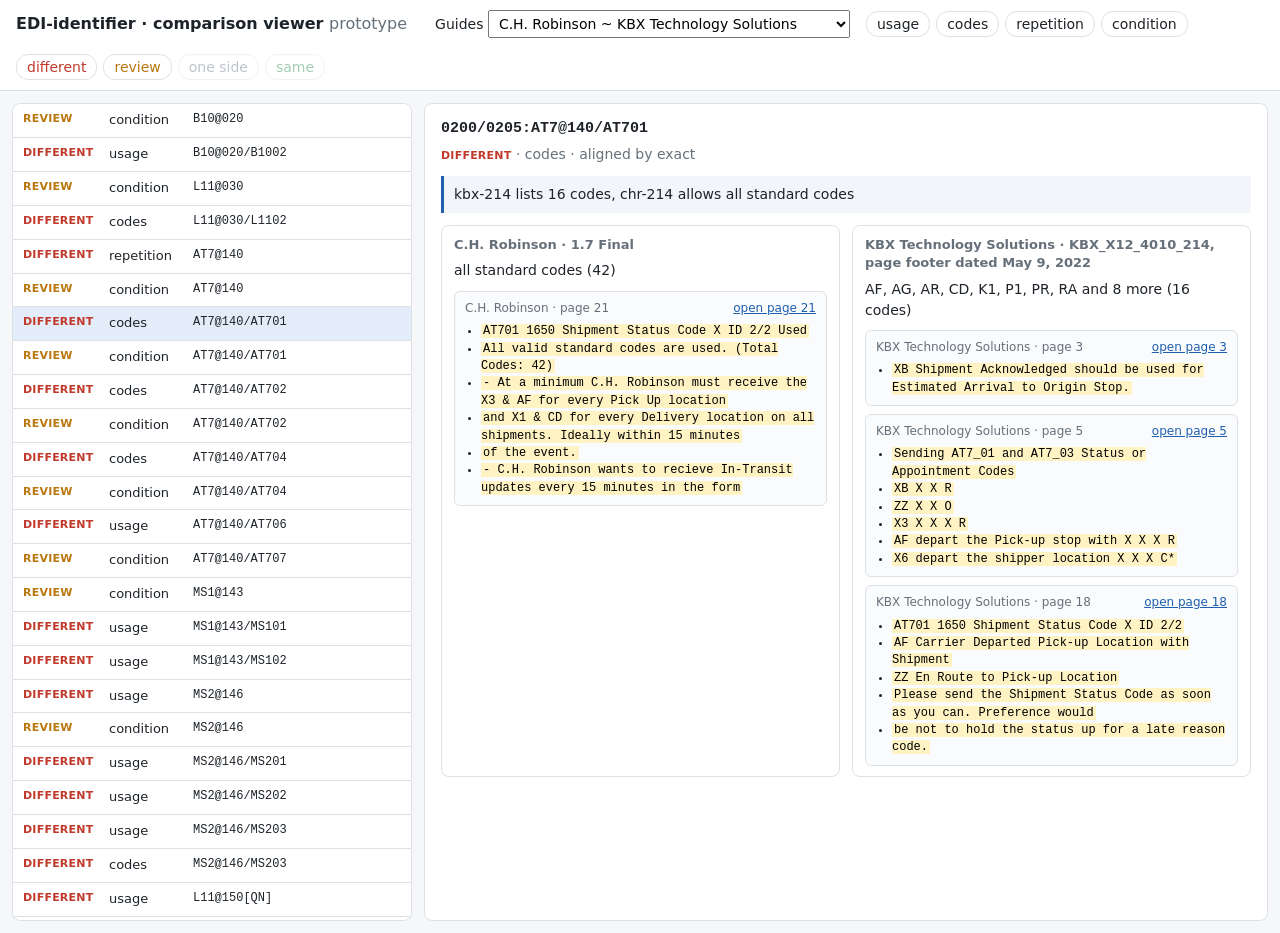
==== prototype/viewer.html @ 18e54642 "feat(prototype): add clickable comparison viewer on real data (DIP-14)" ====
<!doctype html>
<html lang="en">
<head>
<meta charset="utf-8">
<meta name="viewport" content="width=device-width, initial-scale=1">
<title>EDI-identifier viewer</title>
<style>
:root { --bg:#f6f7f9; --panel:#fff; --line:#dde1e6; --text:#1d2329; --muted:#66707a; --diff:#c0392b; --review:#b9770e; --one:#5d6d7e; --same:#1e8449; --accent:#1f5fae; }
* { box-sizing: border-box; }
body { margin:0; font:14px/1.45 system-ui, -apple-system, "Segoe UI", Roboto, sans-serif; color:var(--text); background:var(--bg); }
header { display:flex; gap:16px; align-items:center; padding:10px 16px; background:var(--panel); border-bottom:1px solid var(--line); flex-wrap:wrap; }
header h1 { font-size:16px; margin:0 12px 0 0; }
select { font:inherit; padding:4px 6px; }
.chips { display:flex; gap:6px; flex-wrap:wrap; }
.chip { border:1px solid var(--line); border-radius:12px; padding:2px 10px; cursor:pointer; user-select:none; background:#fff; }
.chip.off { opacity:.4; }
.layout { display:grid; grid-template-columns: 400px 1fr; gap:12px; padding:12px; height:calc(100vh - 58px); }
.panel { background:var(--panel); border:1px solid var(--line); border-radius:8px; overflow:auto; }
.list .row { display:grid; grid-template-columns: 80px 78px 1fr; gap:6px; padding:7px 10px; border-bottom:1px solid var(--line); cursor:pointer; font-size:13px; }
.list .row:hover { background:#f0f4fa; }
.list .row.sel { background:#e3edf9; }
.badge { font-size:11px; font-weight:600; text-transform:uppercase; letter-spacing:.02em; }
.v-different { color:var(--diff); } .v-review { color:var(--review); } .v-one_side { color:var(--one); } .v-same { color:var(--same); }
.key { font-family: ui-monospace, Menlo, monospace; font-size:12px; overflow:hidden; text-overflow:ellipsis; white-space:nowrap; }
.detail { padding:14px 16px; }
.detail h2 { font-size:15px; margin:0 0 4px; font-family: ui-monospace, Menlo, monospace; }
.detail .sub { color:var(--muted); margin-bottom:12px; }
.sides { display:grid; grid-template-columns:1fr 1fr; gap:12px; }
.side { border:1px solid var(--line); border-radius:8px; padding:10px 12px; }
.side h3 { margin:0 0 6px; font-size:13px; color:var(--muted); font-weight:600; }
.value { font-size:14px; margin-bottom:10px; }
.src { background:#fafbfc; border:1px solid var(--line); border-radius:6px; padding:8px 10px; margin-top:8px; }
.src .pg { font-size:12px; color:var(--muted); display:flex; justify-content:space-between; }
.src mark { background:#fff3c4; padding:0 2px; }
.src ul { margin:6px 0 0; padding-left:16px; font-family: ui-monospace, Menlo, monospace; font-size:12px; }
.why { margin:12px 0 0; padding:8px 10px; border-left:3px solid var(--accent); background:#f2f6fb; }
a { color:var(--accent); }
.only { padding:8px 10px; font-size:13px; color:var(--muted); }
</style>
</head>
<body>
<header>
  <h1>EDI-identifier · comparison viewer <span style="color:var(--muted);font-weight:400">prototype</span></h1>
  <label>Guides <select id="pair"></select></label>
  <div class="chips" id="cats"></div>
  <div class="chips" id="verdicts"></div>
</header>
<div class="layout">
  <div class="panel list" id="list"></div>
  <div class="panel detail" id="detail"></div>
</div>
<script>
const DATA = {"guides": {"chr-214": {"partner": "C.H. Robinson", "revision": "1.7 Final", "url": "https://www.chrobinson.com/en-us/-/media/chrobinson/documents/carrier-specs-docs/carrier-specs-dec-2020/chr-truckload-tl-carrier-x12-214.pdf", "evidence": {"B10@020": [{"page": 3, "excerpt": "020 B10 Beginning Segment for M 1 Used", "supports": ["usage", "max_use"]}, {"page": 11, "excerpt": "Pos: 020 Max: 1 / User Option (Usage): Used", "supports": ["usage", "max_use"]}, {"page": 11, "excerpt": "E0105 - Only one of B1001 or B1005 may be present. / P0506 - If either B1005 or B1006 is present, then the other is required. / R0106 - At least one of B1001 or B1006 is required.", "supports": ["conditions"]}], "B10@020/B1001": [{"page": 11, "excerpt": "B1001 127 Reference Identification M AN 1/30 Used", "supports": ["usage"]}], "B10@020/B1002": [{"page": 11, "excerpt": "B1002 145 Shipment Identification Number O AN 1/30 Used", "supports": ["usage"]}], "B10@020/B1003": [{"page": 11, "excerpt": "B1003 140 Standard Carrier Alpha Code M ID 2/4 Used", "supports": ["usage", "codes"]}], "L11@030": [{"page": 3, "excerpt": "030 L11 Business Instructions and O 300 Must use", "supports": ["usage", "max_use"]}, {"page": 12, "excerpt": "Pos: 030 Max: 300 / User Option (Usage): Must use", "supports": ["usage", "max_use"]}, {"page": 12, "excerpt": "P0102 - If either L1101 or L1102 is present, then the other is required. / R0103 - At least one of L1101 or L1103 is required. / AG - Qualifer is MANDATORY on all 214's.", "supports": ["conditions"]}], "L11@030/L1101": [{"page": 12, "excerpt": "L1101 127 Reference Identification X AN 1/30 Must use", "supports": ["usage"]}, {"page": 12, "excerpt": "User Note 1: C.H. Robinson Load Number - AG Qualifier (Should match the Load / Number in the B10_02)", "supports": ["conditions"]}], "L11@030/L1102": [{"page": 12, "excerpt": "L1102 128 Reference Identification Qualifier X ID 2/3 Must use", "supports": ["usage"]}, {"page": 12, "excerpt": "Code List Summary (Total Codes: 1503, Included: 1) / AG Agent's Shipment Number", "supports": ["codes"]}], "0200:LX@130": [{"page": 3, "excerpt": "LOOP ID - 0200 1 / 130 LX Assigned Number O 1 Must use", "supports": ["usage", "max_use", "loop_repeat"]}, {"page": 4, "excerpt": "Only one status per 214 / A single 214 may contain 1 LX Loop with 1 AT7 Loop.", "supports": ["loop_repeat"]}, {"page": 19, "excerpt": "Pos: 130 Max: 1 / User Option (Usage): Must use / Maximum of 1 LX Loop.", "supports": ["usage", "max_use", "loop_repeat"]}, {"page": 19, "excerpt": "If using the L11 segments to send Lat/Long, you do not need to use both formats. Please choose only / one.", "supports": ["conditions"]}], "0200:LX@130/LX01": [{"page": 19, "excerpt": "LX01 554 Assigned Number M N0 1/6 Used", "supports": ["usage"]}], "0200/0205:AT7@140": [{"page": 3, "excerpt": "LOOP ID - 0205 1 / 140 AT7 Shipment Status Details O 1 Must use", "supports": ["usage", "max_use", "loop_repeat"]}, {"page": 20, "excerpt": "Pos: 140 Repeat: 1 / Loop Shipment Status Details Mandatory", "supports": ["loop_repeat"]}, {"page": 21, "excerpt": "Pos: 140 Max: 1 / User Option (Usage): Must use", "supports": ["usage", "max_use"]}, {"page": 22, "excerpt": "C0605 - If AT706 is present, then AT705 is required. / C0706 - If AT707 is present, then AT706 is required. / E0103 - Only one of AT701 or AT703 may be present. / P0102 - If either AT701 or AT702 is present, then the other is required. / P0304 - If either AT703 or AT704 is present, then the other is required.", "supports": ["conditions"]}], "0200/0205:AT7@140/AT701": [{"page": 21, "excerpt": "AT701 1650 Shipment Status Code X ID 2/2 Used", "supports": ["usage"]}, {"page": 21, "excerpt": "All valid standard codes are used. (Total Codes: 42)", "supports": ["codes"]}, {"page": 21, "excerpt": "- At a minimum C.H. Robinson must receive the X3 & AF for every Pick Up location / and X1 & CD for every Delivery location on all shipments. Ideally within 15 minutes / of the event. / - C.H. Robinson wants to recieve In-Transit updates every 15 minutes in the form / of an X6 status code.", "supports": ["conditions"]}], "0200/0205:AT7@140/AT702": [{"page": 21, "excerpt": "AT702 1651 Shipment Status or Appointment X ID 2/2 Used", "supports": ["usage"]}, {"page": 21, "excerpt": "User Note 1: NS - Normal Status or any Late Reason Code if necessary", "supports": ["conditions"]}, {"page": 21, "excerpt": "All valid standard codes are used. (Total Codes: 86)", "supports": ["codes"]}], "0200/0205:AT7@140/AT703": [{"page": 21, "excerpt": "AT703 1652 Shipment Appointment Status Code X ID 2/2 Used", "supports": ["usage"]}, {"page": 21, "excerpt": "Code List Summary (Total Codes: 9, Included: 2) / AA Pick-up Appointment Date and/or Time / AB Delivery Appointment Date and/or Time", "supports": ["codes"]}], "0200/0205:AT7@140/AT704": [{"page": 21, "excerpt": "AT704 1651 Shipment Status or Appointment X ID 2/2 Used", "supports": ["usage"]}, {"page": 21, "excerpt": "User Note 1: NA - Normal Appointment or any Late Reason Code if necessary", "supports": ["conditions"]}, {"page": 21, "excerpt": "All valid standard codes are used. (Total Codes: 86)", "supports": ["codes"]}], "0200/0205:AT7@140/AT705": [{"page": 21, "excerpt": "AT705 373 Status Date X DT 8/8 Must use", "supports": ["usage"]}], "0200/0205:AT7@140/AT706": [{"page": 21, "excerpt": "AT706 337 Status Time X TM 4/8 Must use", "supports": ["usage"]}], "0200/0205:AT7@140/AT707": [{"page": 22, "excerpt": "AT707 623 Time Code X ID 2/2 Used", "supports": ["usage"]}, {"page": 22, "excerpt": "The status time represents the local time the status occurred.", "supports": ["conditions"]}, {"page": 22, "excerpt": "Code List Summary (Total Codes: 51, Included: 1) / LT Local Time", "supports": ["codes"]}], "0200/0205:MS1@143": [{"page": 3, "excerpt": "143 MS1 Equipment, Shipment, or O 1 Must use", "supports": ["usage", "max_use"]}, {"page": 23, "excerpt": "Pos: 143 Max: 1 / User Option (Usage): Must use", "supports": ["usage", "max_use"]}, {"page": 23, "excerpt": "C0201 - If MS102 is present, then MS101 is required. / C0301 - If MS103 is present, then MS101 is required. / C0604 - If MS106 is present, then MS104 is required. / C0705 - If MS107 is present, then MS105 is required. / E0104 - Only one of MS101 or MS104 may be present. / P0405 - If either MS104 or MS105 is present, then the other is required. / L010203 - If MS101 is present, then at least one of MS102 or MS103 is required.", "supports": ["conditions"]}], "0200/0205:MS1@143/MS101": [{"page": 23, "excerpt": "MS101 19 City Name X AN 2/30 Must use", "supports": ["usage"]}], "0200/0205:MS1@143/MS102": [{"page": 23, "excerpt": "MS102 156 State or Province Code X ID 2/2 Must use", "supports": ["usage", "codes"]}], "0200/0205:MS1@143/MS103": [{"page": 23, "excerpt": "MS103 26 Country Code X ID 2/3 Used", "supports": ["usage", "codes"]}], "0200/0205:MS2@146": [{"page": 3, "excerpt": "146 MS2 Equipment or Container O 1 Used", "supports": ["usage", "max_use"]}, {"page": 24, "excerpt": "Pos: 146 Max: 1 / User Option (Usage): Used", "supports": ["usage", "max_use"]}, {"page": 24, "excerpt": "C0402 - If MS204 is present, then MS202 is required. / P0102 - If either MS201 or MS202 is present, then the other is required.", "supports": ["conditions"]}], "0200/0205:MS2@146/MS201": [{"page": 24, "excerpt": "MS201 140 Standard Carrier Alpha Code X ID 2/4 Used", "supports": ["usage", "codes"]}], "0200/0205:MS2@146/MS202": [{"page": 24, "excerpt": "MS202 207 Equipment Number X AN 1/10 Used", "supports": ["usage"]}], "0200/0205:MS2@146/MS203": [{"page": 24, "excerpt": "MS203 40 Equipment Description Code O ID 2/2 Not used", "supports": ["usage"]}, {"page": 24, "excerpt": "All valid standard codes are used. (Total Codes: 134)", "supports": ["codes"]}], "0200/0205:MS2@146/MS204": [{"page": 24, "excerpt": "MS204 761 Equipment Number Check Digit X N0 1/1 Not used", "supports": ["usage"]}], "0200:L11@150[QN]": [{"page": 3, "excerpt": "150 L11 Business Instructions and O 1 Must use", "supports": ["usage", "max_use"]}, {"page": 25, "excerpt": "Pos: 150 Max: 1 / User Option (Usage): Must use / QN Stop Sequence Number", "supports": ["key", "usage", "max_use"]}, {"page": 25, "excerpt": "QN - Location Stop Sequence Number is MANDATORY for TRUCKLOAD Carriers. / The stop number must match the stop sequence number that corresponds to the location on the load. / If you receive the load via 204 the location stop sequence number is in the S5_01. C.H. Robinson does / not accept '99' as the final stop.", "supports": ["conditions"]}, {"page": 25, "excerpt": "P0102 - If either L1101 or L1102 is present, then the other is required. / R0103 - At least one of L1101 or L1103 is required.", "supports": ["conditions"]}], "0200:L11@150[QN]/L1101": [{"page": 25, "excerpt": "L1101 127 Reference Identification X AN 1/30 Must use", "supports": ["usage"]}], "0200:L11@150[QN]/L1102": [{"page": 25, "excerpt": "L1102 128 Reference Identification Qualifier X ID 2/3 Must use", "supports": ["usage"]}, {"page": 25, "excerpt": "Code List Summary (Total Codes: 1503, Included: 1) / QN Stop Sequence Number", "supports": ["codes"]}], "0200:L11@150[LK,LQ]": [{"page": 3, "excerpt": "150 L11 Business Instructions and O 2 Recommended", "supports": ["usage", "max_use"]}, {"page": 26, "excerpt": "Pos: 150 Max: 2 / User Option (Usage): Recommended", "supports": ["usage", "max_use"]}, {"page": 26, "excerpt": "Sending Lat/Long does not replace the requirement for sending city/state in the MS1. / P0102 - If either L1101 or L1102 is present, then the other is required. / R0103 - At least one of L1101 or L1103 is required.", "supports": ["conditions"]}], "0200:L11@150[LK,LQ]/L1101": [{"page": 26, "excerpt": "L1101 127 Reference Identification X AN 1/30 Must use", "supports": ["usage"]}], "0200:L11@150[LK,LQ]/L1102": [{"page": 26, "excerpt": "L1102 128 Reference Identification Qualifier X ID 2/3 Must use", "supports": ["usage"]}, {"page": 26, "excerpt": "Code List Summary (Total Codes: 1503, Included: 2) / LK Longitude expressed in Degrees, Minutes and Seconds / LQ Latitude Expressed in Degrees, Minutes and Seconds", "supports": ["key", "codes"]}, {"page": 26, "excerpt": "Send Longitude in following format: degrees (3 positions), minutes (2 / positions), and seconds (2 positions). / Send Latitude in following format: degrees (2 positions), minutes (2", "supports": ["conditions"]}], "0200:L11@150[LK,LQ]/L1103": [{"page": 26, "excerpt": "L1103 352 Description X AN 1/80 Used", "supports": ["usage"]}, {"page": 26, "excerpt": "User Note 1: When L11/02 is \"LK\" . Please define East/West using \"E\" or \"W\". / When L11/02 is \"LQ\". Please define North/South using \"N\" or \"S\".", "supports": ["conditions"]}], "0200:L11@150[LH,LL]": [{"page": 3, "excerpt": "150 L11 Business Instructions and O 2 Recommended", "supports": ["usage", "max_use"]}, {"page": 27, "excerpt": "Pos: 150 Max: 2 / User Option (Usage): Recommended", "supports": ["usage", "max_use"]}, {"page": 27, "excerpt": "Sending Lat/Long does not replace the requirement for sending city/state in the MS1. / P0102 - If either L1101 or L1102 is present, then the other is required. / R0103 - At least one of L1101 or L1103 is required.", "supports": ["conditions"]}], "0200:L11@150[LH,LL]/L1101": [{"page": 27, "excerpt": "L1101 127 Reference Identification X AN 1/30 Must use", "supports": ["usage"]}], "0200:L11@150[LH,LL]/L1102": [{"page": 27, "excerpt": "L1102 128 Reference Identification Qualifier X ID 2/3 Must use", "supports": ["usage"]}, {"page": 27, "excerpt": "Code List Summary (Total Codes: 1503, Included: 2) / LH Longitude Expressed in Seconds / LL Latitude Expressed in Seconds", "supports": ["key", "codes"]}], "0200:L11@150[VT]": [{"page": 3, "excerpt": "150 L11 Business Instructions and O 1 Must use", "supports": ["usage", "max_use"]}, {"page": 28, "excerpt": "Pos: 150 Max: 1 / User Option (Usage): Must use", "supports": ["usage", "max_use"]}, {"page": 28, "excerpt": "P0102 - If either L1101 or L1102 is present, then the other is required. / R0103 - At least one of L1101 or L1103 is required.", "supports": ["conditions"]}], "0200:L11@150[VT]/L1101": [{"page": 28, "excerpt": "L1101 127 Reference Identification X AN 1/30 Used", "supports": ["usage"]}], "0200:L11@150[VT]/L1102": [{"page": 28, "excerpt": "L1102 128 Reference Identification Qualifier X ID 2/3 Used", "supports": ["usage"]}, {"page": 28, "excerpt": "Code List Summary (Total Codes: 1503, Included: 1) / VT Motor Vehicle ID Number", "supports": ["key", "codes"]}], "0200:AT8@200": [{"page": 3, "excerpt": "200 AT8 Shipment Weight, O 10 Used", "supports": ["usage", "max_use"]}, {"page": 29, "excerpt": "Pos: 200 Max: 10 / User Option (Usage): Used", "supports": ["usage", "max_use"]}, {"page": 29, "excerpt": "P0607 - If either AT806 or AT807 is present, then the other is required. / P010203 - If either AT801, AT802 or AT803 are present, then the others are required.", "supports": ["conditions"]}], "0200:AT8@200/AT801": [{"page": 29, "excerpt": "AT801 187 Weight Qualifier X ID 1/2 Used / All valid standard codes are used. (Total Codes: 51)", "supports": ["usage", "codes"]}], "0200:AT8@200/AT802": [{"page": 29, "excerpt": "AT802 188 Weight Unit Code X ID 1/1 Used / All valid standard codes are used. (Total Codes: 8)", "supports": ["usage", "codes"]}], "0200:AT8@200/AT803": [{"page": 29, "excerpt": "AT803 81 Weight X R 1/10 Used", "supports": ["usage"]}], "0200:AT8@200/AT804": [{"page": 29, "excerpt": "AT804 80 Lading Quantity O N0 1/7 Used", "supports": ["usage"]}], "0200:AT8@200/AT805": [{"page": 29, "excerpt": "AT805 80 Lading Quantity O N0 1/7 Used", "supports": ["usage"]}]}}, "domtar-214": {"partner": "Domtar Industries", "revision": "214SPECS_toolkit.DOC, cover dated March 12, 2002", "url": "https://www.iconnect-corp.com/specifications/vendors/Domtar/214SPECS_toolkit.pdf", "evidence": {"B10@020": [{"page": 8, "excerpt": "020 B10 Beginning Segment for 1", "supports": ["max_use"]}, {"page": 12, "excerpt": "B10 Beginning Segment for Transportation Carrier Shipment Status", "supports": ["key"]}, {"page": 13, "excerpt": "Position: 020 Loop: Level: Usage: Mandatory Max Use: 1", "supports": ["usage", "max_use"]}], "B10@020/B1001": [{"page": 13, "excerpt": "B1001 127 Reference Identification AN 1/30", "supports": ["usage"]}], "B10@020/B1002": [{"page": 13, "excerpt": "B1002 145 Shipment Identification Number AN 1/30", "supports": ["usage"]}], "B10@020/B1003": [{"page": 13, "excerpt": "B1003 140 Standard Carrier Alpha Code ID 2/4", "supports": ["usage", "codes"]}], "L11@030": [{"page": 8, "excerpt": "030 L11 Business Instructions and 300", "supports": ["max_use"]}, {"page": 13, "excerpt": "L11 Business Instructions and Reference Number (BM/CMN) Position: 030 Loop: Level: Usage: Optional Max Use: 300", "supports": ["usage", "max_use"]}], "L11@030/L1101": [{"page": 13, "excerpt": "L1101 127 Reference Identification AN 1/30", "supports": ["usage"]}], "L11@030/L1102": [{"page": 13, "excerpt": "L1102 128 Reference Identification Qualifier ID 2/3 BM Bill of Lading Number CMN Continuous Move Number", "supports": ["usage", "codes"]}], "0200:LX@130": [{"page": 8, "excerpt": "LOOP ID - 0200 999999 / 130 LX Assigned Number 1", "supports": ["max_use", "loop_repeat"]}, {"page": 17, "excerpt": "LX Assigned Number Position: 130 Loop: 0200 Optional Level: Usage: Optional Max Use: 1", "supports": ["usage", "max_use"]}], "0200:LX@130/LX01": [{"page": 17, "excerpt": "LX01 554 Assigned Number N0 1/6", "supports": ["usage"]}], "0200/0205:AT7@140": [{"page": 8, "excerpt": "LOOP ID - 0205 10 / 140 AT7 Shipment Status Details 1", "supports": ["max_use", "loop_repeat"]}, {"page": 17, "excerpt": "AT7 Shipment Status Details Position: 140 Loop: 0205 Optional Level: Usage: Optional Max Use: 1 Notes: Truckload - Minimum of 5 statuses required (AA or EP/AB/AF/X1/D1 or S1)", "supports": ["usage", "max_use", "conditions"]}], "0200/0205:AT7@140/AT701": [{"page": 17, "excerpt": "AT701 1650 Shipment Status Code ID 2/2", "supports": ["usage"]}, {"page": 17, "excerpt": "A3 Shipment Returned to Shipper / CD Carrier Departed Delivery Location", "supports": ["codes"]}, {"page": 18, "excerpt": "CP Completed Loading at Pick-up Location / X8 Arrived at Pick-up Location Loading Dock", "supports": ["codes"]}], "0200/0205:AT7@140/AT702": [{"page": 18, "excerpt": "AT702 1651 Shipment Status or Appointment Reason Code ID 2/2", "supports": ["usage"]}, {"page": 18, "excerpt": "A1 Missed Delivery / AZ Alternate Carrier Delivered", "supports": ["codes"]}, {"page": 19, "excerpt": "B1 Consignee Closed / T7 Insufficient Delivery Time", "supports": ["codes"]}], "0200/0205:AT7@140/AT703": [{"page": 20, "excerpt": "AT703 1652 Shipment Appointment Status Code ID 2/2", "supports": ["usage"]}, {"page": 20, "excerpt": "AA Pick-up Appointment Date and/or Time AB Delivery Appointment Date and/or Time EP Pick-up No Earlier Than Date and/or Time AC Estimated Delivery Appointment Date and/or Time", "supports": ["codes"]}], "0200/0205:AT7@140/AT704": [{"page": 20, "excerpt": "AT704 1651 Shipment Status or Appointment Reason Code ID 2/2 Same 70 codes as AT702", "supports": ["usage", "codes"]}], "0200/0205:AT7@140/AT705": [{"page": 20, "excerpt": "AT705 373 Date DT 8/8", "supports": ["usage"]}], "0200/0205:AT7@140/AT706": [{"page": 20, "excerpt": "AT706 337 Time TM 4/8", "supports": ["usage"]}], "0200/0205:AT7@140/AT707": [{"page": 20, "excerpt": "AT707 623 Time Code ID 2/2 CT Central Time ET Eastern Time MT Mountain Time PT Pacific Time", "supports": ["usage", "codes"]}, {"page": 9, "excerpt": "AT7***AB**19980130*0802*LT", "supports": ["codes"]}], "0200/0205:MS1@143": [{"page": 8, "excerpt": "143 MS1 Equipment, Shipment, or Real 1", "supports": ["max_use"]}, {"page": 20, "excerpt": "MS1 Equipment, Shipment, or Real Property Location Position: 143 Loop: 0205 Optional Level: Usage: Optional Max Use: 1", "supports": ["usage", "max_use"]}], "0200/0205:MS1@143/MS101": [{"page": 20, "excerpt": "MS101 19 City Name AN 2/30", "supports": ["usage"]}], "0200/0205:MS1@143/MS102": [{"page": 20, "excerpt": "MS102 156 State or Province Code ID 2/2", "supports": ["usage", "codes"]}], "0200/0205:MS1@143/MS103": [{"page": 20, "excerpt": "MS103 26 Country Code ID 2/3 Shown if not U.S.", "supports": ["usage", "codes", "conditions"]}], "0200/0205:MS2@146": [{"page": 8, "excerpt": "146 MS2 Equipment or Container Owner 1", "supports": ["max_use"]}, {"page": 20, "excerpt": "MS2 Equipment or Container Owner and Type Position: 146 Loop: 0205 Optional Level: Usage: Optional Max Use: 1", "supports": ["usage", "max_use"]}], "0200/0205:MS2@146/MS201": [{"page": 20, "excerpt": "MS201 140 Standard Carrier Alpha Code ID 2/4", "supports": ["usage", "codes"]}], "0200/0205:MS2@146/MS202": [{"page": 21, "excerpt": "MS202 207 Equipment Number AN 1/10", "supports": ["usage"]}], "0200:L11@150": [{"page": 8, "excerpt": "150 L11 Business Instructions and 10", "supports": ["max_use"]}, {"page": 22, "excerpt": "L11 Business Instructions and Reference Number (QN/VN) Position: 150 Loop: 0200 Optional Level: Usage: Optional Max Use: 10", "supports": ["usage", "max_use"]}], "0200:L11@150/L1101": [{"page": 22, "excerpt": "L1101 127 Reference Identification AN 1/30", "supports": ["usage"]}], "0200:L11@150/L1102": [{"page": 22, "excerpt": "L1102 128 Reference Identification Qualifier ID 2/3 QN Stop Sequence Number VN Vendor Order Number (DII’s internal order number)", "supports": ["usage", "codes"]}], "0200:K1@170": [{"page": 8, "excerpt": "170 K1 Remarks 10", "supports": ["max_use"]}, {"page": 22, "excerpt": "K1 Remarks Position: 170 Loop: 0200 Optional Level: Usage: Optional Max Use: 10", "supports": ["usage", "max_use"]}], "0200:K1@170/K101": [{"page": 22, "excerpt": "K101 61 Free-Form Message AN 1/30", "supports": ["usage"]}], "0200:K1@170/K102": [{"page": 22, "excerpt": "K102 61 Free-Form Message AN 1/30", "supports": ["usage"]}]}}, "kbx-214": {"partner": "KBX Technology Solutions", "revision": "KBX_X12_4010_214, page footer dated May 9, 2022", "url": "https://kbx.com/wp-content/uploads/2025/09/KBXTECH214-1.pdf", "evidence": {"B10@020": [{"page": 6, "excerpt": "15 020 B10 Beginning Segment for Transportation Carrier M 1", "supports": ["usage", "max_use"]}, {"page": 11, "excerpt": "Segment: B10 Beginning Segment for Transportation Carrier Shipment Status Message Position: 020 Loop: Level: Usage: Mandatory Max Use: 1", "supports": ["usage", "max_use"]}, {"page": 11, "excerpt": "Syntax Notes: 1 B1001 is required. / 2 B1002 is required when used in Transaction Set 214. / 3 B1003 is required when used in Transaction Set 214.", "supports": ["conditions"]}], "B10@020/B1001": [{"page": 11, "excerpt": "M B1001 127 Reference Identification M AN 1/30", "supports": ["usage"]}], "B10@020/B1002": [{"page": 11, "excerpt": "M B1002 145 Shipment Identification Number M AN 1/30", "supports": ["usage"]}, {"page": 11, "excerpt": "Shipment id (SID) from 204-B204. Must be exact.", "supports": ["conditions"]}], "B10@020/B1003": [{"page": 11, "excerpt": "M B1003 140 Standard Carrier Alpha Code M ID 2/4", "supports": ["usage", "codes"]}], "L11@030": [{"page": 6, "excerpt": "16 030 L11 Business Instruction and Reference Number M 300", "supports": ["usage", "max_use"]}, {"page": 12, "excerpt": "Segment: L11 Business Instructions and Reference Number Position: 030 Loop: Level: Usage: Mandatory Max Use: 300", "supports": ["usage", "max_use"]}, {"page": 12, "excerpt": "Syntax Notes: 1 L1101 is required. / 2 If either L1101 or L1102 is present, then the other is required. / Comments: The Bill of Lading number is required. From 204-L11 w/BM qualifier. Must be exact. / Notes: Continuous Move Number and Return Goods Authorization Number are optional and will only be required upon request.", "supports": ["conditions"]}, {"page": 2, "excerpt": "5/3/2022 Update L11 Header position 030 L1101, L1102 L11*4F updated to optional in / 5/4/2022 Correction L11 Header position 030 L1101, L1102 Updated L11 segment back to / mandatory to avoid confusion / surrounding L11*BM requirement", "supports": ["usage"]}], "L11@030/L1101": [{"page": 12, "excerpt": "M L1101 127 Reference Identification M AN 1/30", "supports": ["usage"]}], "L11@030/L1102": [{"page": 12, "excerpt": "M L1102 128 Reference Identification Qualifier M ID 2/3", "supports": ["usage"]}, {"page": 12, "excerpt": "4F Carrier’s-Assigned Shipper Number / BM Bill of Lading Number / CMN Continuous Move Number / RZ Return Goods Authorization Number / BN Booking Number / PO Purchase Order Number / PRT Product Type / RB Rate Code Number / SI Shipper’s Identifying Number / VN Vendor Number", "supports": ["codes"]}, {"page": 12, "excerpt": "-4F Reference will be sent to a carrier in the outbound / 204 from KBXTECH and should be returned on the 214 as / it was sent. / -Carriers who are not getting a 204 tender from / KBXTECH will be instructed on the proper code to be / used when sending an EDI 214 message.", "supports": ["conditions"]}], "0200:LX@130": [{"page": 6, "excerpt": "LOOP ID – 0200 1 / 23 130 LX Assigned Number M 1", "supports": ["usage", "max_use", "loop_repeat"]}, {"page": 17, "excerpt": "Segment: LX Assigned Number Position: 130 Loop: 0200 Mandatory Level: Usage: Mandatory Max Use: 1", "supports": ["usage", "max_use"]}, {"page": 2, "excerpt": "6/28/2021 Correction LX LX Loop 200 LX_01 Correction made in PDF version / page 3 Loop ID 200 changed from / 99999 to 1.", "supports": ["loop_repeat"]}], "0200:LX@130/LX01": [{"page": 17, "excerpt": "M LX01 554 Assigned Number M N0 1/6", "supports": ["usage"]}], "0200/0205:AT7@140": [{"page": 6, "excerpt": "LOOP ID – 0205 10 / 24 140 AT7 Shipment Status Details M 1", "supports": ["usage", "max_use", "loop_repeat"]}, {"page": 18, "excerpt": "Segment: AT7 Shipment Status Details Position: 140 Loop: 0205 Mandatory Level: Usage: Mandatory Max Use: 1", "supports": ["usage", "max_use"]}, {"page": 18, "excerpt": "Syntax Notes: 1 Only one of AT701 or AT703 may be present. / 2 If either AT701 or AT702 is present, then the other is required. / 3 If either AT703 or AT704 is present, then the other is required. / 4 AT705 is required. / 5 If AT706 is present then AT707 is required.", "supports": ["conditions"]}, {"page": 18, "excerpt": "Semantic Notes: 1 If AT701 is present, AT705 is the date the status occurred. If AT703 is present, AT705 is a date related / to an appointment. / 2 If AT701 is present, AT706 is the time of the status. If AT703 is present, AT706 is the time of the / appointment.", "supports": ["conditions"]}, {"page": 18, "excerpt": "Notes: 1 An AT701 or AT703 is required. / 2 LT is the only allowable Time Code for AT707. All times must be sent in the time zone of the reported / location. / 3 KBX will use the code ‘ZZ’ in the AT701 for En Route to Pick-Up Reporting / 4 XB should be used to indicate a carrier’s Estimated Arrival to the Origin Stop", "supports": ["conditions"]}], "0200/0205:AT7@140/AT701": [{"page": 18, "excerpt": "AT701 1650 Shipment Status Code X ID 2/2", "supports": ["usage"]}, {"page": 18, "excerpt": "AF Carrier Departed Pick-up Location with Shipment / ZZ En Route to Pick-up Location", "supports": ["codes"]}, {"page": 18, "excerpt": "Please send the Shipment Status Code as soon as you can. Preference would / be not to hold the status up for a late reason code.", "supports": ["conditions"]}, {"page": 5, "excerpt": "Sending AT7_01 and AT7_03 Status or Appointment Codes / XB X X R / ZZ X X O / X3 X X X R / AF depart the Pick-up stop with X X X R / X6 depart the shipper location X X X C* / *Conditional- Required unless communicating in-transit through / another means (API, P44, Tops2Go) / AG X X X R / PR at Bonded X O / K1 Load has arrived at Customs. X O / X1 prepared to have the X X X R / CD X X X R / Send actuals within 1 hour of the event. / Send trailer / load location updates every 15 minutes until the", "supports": ["conditions"]}, {"page": 3, "excerpt": "XB Shipment Acknowledged should be used for Estimated Arrival to Origin Stop.", "supports": ["conditions"]}], "0200/0205:AT7@140/AT702": [{"page": 19, "excerpt": "AT702 1651 Shipment Status or Appointment Reason Code X ID 2/2", "supports": ["usage"]}, {"page": 19, "excerpt": "Please send the Shipment Status Code as soon as you can. Preference would / be not to hold the status up for a late reason code. / Use codes pertaining to Shipment Status Reporting. / ‘NA’ is NOT VALID for Status Reporting. / ‘NS’ should be used for Normal Status.", "supports": ["conditions"]}, {"page": 19, "excerpt": "A1 Missed Delivery / BM Flatcar Shortage", "supports": ["codes"]}, {"page": 20, "excerpt": "BN Failed to Release Billing / NA Normal Appointment (Only for use in AT7_04) / NS Normal Status (Only for use in AT7-02) / T7 Insufficient Delivery Time", "supports": ["codes"]}], "0200/0205:AT7@140/AT703": [{"page": 20, "excerpt": "AT703 1652 Shipment Appointment Status Code X ID 2/2", "supports": ["usage"]}, {"page": 20, "excerpt": "AA Pick-up Appointment Date and/or Time (No longer / should be used as an Estimated Arrival to Shipper) / AB Delivery Appointment Date and/or Time", "supports": ["codes", "conditions"]}, {"page": 5, "excerpt": "*Conditional- Only required if the shipper goes by Appointment. / AA appointment at a Pick-up X X *C -If no Appointment it is not Required. / AB appointment at a delivery X X X R", "supports": ["conditions"]}, {"page": 3, "excerpt": "AA should not be used for Estimated Arrival to Origin. Only use AA for communicating Origin / Appointments.", "supports": ["conditions"]}], "0200/0205:AT7@140/AT704": [{"page": 20, "excerpt": "AT704 1651 Shipment Status or Appointment Reason Code X ID 2/2", "supports": ["usage"]}, {"page": 20, "excerpt": "Use codes as found in the AT702 data element list pertaining to / Appointment Status Reporting. / ‘NS’ is NOT VALID for Appointment Reporting. / ‘NA’ should be used for Normal Appointments. / *All other reason codes from the AT7_02 list above may be used.", "supports": ["codes", "conditions"]}], "0200/0205:AT7@140/AT705": [{"page": 20, "excerpt": "M AT705 373 Date M DT 8/8", "supports": ["usage"]}], "0200/0205:AT7@140/AT706": [{"page": 20, "excerpt": "AT706 337 Time X TM 4/8", "supports": ["usage"]}], "0200/0205:AT7@140/AT707": [{"page": 20, "excerpt": "AT707 623 Time Code X ID 2/2 / Code identifying the time zone. / LT Local Time", "supports": ["usage", "codes"]}, {"page": 3, "excerpt": "AT7_07 should always contain ‘LT’ for ‘Local Time’ of the appropriate time zone location of the", "supports": ["conditions"]}], "0200/0205:MS1@143": [{"page": 6, "excerpt": "28 143 MS1 Equipment, Shipment, or Real Property Location M 1", "supports": ["usage", "max_use"]}, {"page": 21, "excerpt": "Segment: MS1 Equipment, Shipment, or Real Property Location Position: 143 Loop: 0205 Mandatory Level: Usage: Mandatory Max Use: 1", "supports": ["usage", "max_use"]}, {"page": 21, "excerpt": "Syntax Notes: 1 If MS101 is present, then MS102 is required. / 2 If MS101 and MS102 are present then MS103 is required if the country is not US. / 3 Only one MS101 or MS104 may be present. / 4 If MS102 is present, then MS101 is required. / 5 If MS103 is present, then MS101 is required. / 6 If either MS104 or MS105 is present, then the other is required / 7 If MS104 and MS105 are present than MS101, MS102 and MS103 should not be present. / 8 If MS104 is present with longitude specified in degrees minutes and seconds format, then MS106 is / 9 If MS105 is present with latitude specified in degrees minutes and seconds format, then MS107 is / 10 If MS106 is present, then MS104 is required. / 11 If MS107 is present, then MS105 is required.", "supports": ["conditions"]}, {"page": 21, "excerpt": "Notes: 1 The location information must be the last known equipment location for the Shipment Status Codes / (AT701) indicating that a shipment status event has already occurred (IE. AF, X6, X1) and must indicate the intended equipment / position for Shipment Status codes (AT701) indicating a future estimated or planned activity (IE. AG, XB). / 2 The location information must be the location for which the Shipment Appointment Status Code / 3 Decimal format is no longer an option for sending MS1_04 and MS1_05 / 4 The location information can be reported in any of the following formats listed in order of preference / a. Longitude/Latitude in degree/minute/second format / b. City/State/Country", "supports": ["conditions"]}], "0200/0205:MS1@143/MS101": [{"page": 21, "excerpt": "MS101 19 City Name X AN 2/30", "supports": ["usage"]}], "0200/0205:MS1@143/MS102": [{"page": 21, "excerpt": "MS102 156 State or Province Code X ID 2/2", "supports": ["usage", "codes"]}], "0200/0205:MS1@143/MS103": [{"page": 21, "excerpt": "MS103 26 Country Code X ID 2/3", "supports": ["usage"]}, {"page": 21, "excerpt": "Mandatory if not US and MS101 and MS102 are present.", "supports": ["conditions"]}, {"page": 21, "excerpt": "CA CANADA CAN CANADA MX MEXICO MEX MEXICO US UNITED STATES OF AMERICA USA UNITED STATES OF AMERICA", "supports": ["codes"]}], "0200/0205:MS1@143/MS104": [{"page": 21, "excerpt": "MS104 1654 Longitude Code X R 4/9", "supports": ["usage"]}, {"page": 21, "excerpt": "positions), minutes (2 positions) and seconds (2 positions). All values must / specify leading and trailing zeroes.", "supports": ["conditions"]}, {"page": 22, "excerpt": "format is used the geographic direction must be specified in MS106.", "supports": ["conditions"]}], "0200/0205:MS1@143/MS105": [{"page": 22, "excerpt": "MS105 1655 Latitude Code X R 4/9", "supports": ["usage"]}, {"page": 22, "excerpt": "specify leading and trailing zeroes. / format is used the geographic direction must be specified in MS107.", "supports": ["conditions"]}], "0200/0205:MS1@143/MS106": [{"page": 22, "excerpt": "MS106 1280 Direction Identifier Code X ID 1/1", "supports": ["usage"]}, {"page": 22, "excerpt": "Mandatory if MS104 Longitude was specified in Degree Minute Second / format.", "supports": ["conditions"]}, {"page": 22, "excerpt": "E East / W West", "supports": ["codes"]}], "0200/0205:MS1@143/MS107": [{"page": 22, "excerpt": "MS107 1280 Direction Identifier Code X ID 1/1", "supports": ["usage"]}, {"page": 22, "excerpt": "Mandatory if MS105 Latitude was specified in Degree Minute Second format.", "supports": ["conditions"]}, {"page": 22, "excerpt": "N North / S South", "supports": ["codes"]}], "0200/0205:MS2@146": [{"page": 6, "excerpt": "31 146 MS2 Equipment or Container Owner and Type M 1", "supports": ["usage", "max_use"]}, {"page": 23, "excerpt": "Segment: MS2 Equipment or Container Owner and Type Position: 146 Loop: 0205 Mandatory Level: Usage: Mandatory except for reporting Appointment Status Codes (AT703) Max Use: 1", "supports": ["usage", "max_use"]}, {"page": 23, "excerpt": "2 MS202 is optional for instances when the Equipment number in not known. / Notes: The MS2 segment is not required for any status sent prior to Actual Depart Shipper / (AT701= AF). AF must include the MS2 segment and must include the actual / Equipment Number that the load is being moved with. All statuses sent after the / Actual Depart from Shipper should have an MS2 segment with the actual / Equipment number.", "supports": ["conditions"]}], "0200/0205:MS2@146/MS201": [{"page": 23, "excerpt": "M MS201 140 Standard Carrier Alpha Code M ID 2/4", "supports": ["usage", "codes"]}], "0200/0205:MS2@146/MS202": [{"page": 23, "excerpt": "MS202 207 Equipment Number O AN 1/10", "supports": ["usage"]}], "0200/0205:MS2@146/MS203": [{"page": 23, "excerpt": "MS203 40 Equipment Description Code O ID 2/2", "supports": ["usage"]}, {"page": 23, "excerpt": "AF AIR FREIGHT / TV TRUCK, VAN", "supports": ["codes"]}, {"page": 24, "excerpt": "TW TRAILER, REFRIGERATED / VE VESSEL, OCEAN", "supports": ["codes"]}], "0200:L11@150": [{"page": 6, "excerpt": "33 150 L11 Business Instructions and Reference Number M 300", "supports": ["usage", "max_use"]}, {"page": 25, "excerpt": "Segment: L11 Business Instructions and Reference Number Position: 150 Loop: 0200 Mandatory Level: Usage: Mandatory except for reporting En Route (AT701 Shipment Status Code is ZZ or X6) Max Use: 300", "supports": ["usage", "max_use"]}, {"page": 25, "excerpt": "Syntax Notes: 1 If either L1101 or L1102 is present, then the other is required. / Semantic Notes: 1 QN is mandatory unless carrier is reporting En Route Status Codes (ZZ or X6) / 2 PO is optional / 3 VN is mandatory / Comments: When including the ‘VN’s and ‘PO’s for the stop ALL ‘VN’s and ‘PO’s reported on the load tender for the / stop MUST be present. / Notes: The L11 segments for stop sequence (QN) are not required for reporting En Route / (AT701 Shipment Status Code is ZZ or X6) / sequence numbering is ‘01, 02, 03, 04, etc.’ / is being reported. The Stop Number must be the same as communicated on the EDI 204 / segment S5 element S501. / NOTE: The initial Pick-up Stop is 01.", "supports": ["conditions"]}], "0200:L11@150/L1101": [{"page": 25, "excerpt": "M L1101 127 Reference Identification M AN 1/30", "supports": ["usage"]}, {"page": 25, "excerpt": "2-digit QN Stop Sequence Number must be used", "supports": ["conditions"]}], "0200:L11@150/L1102": [{"page": 25, "excerpt": "M L1102 128 Reference Identification Qualifier M ID 2/3", "supports": ["usage"]}, {"page": 25, "excerpt": "PO Purchase Order Number (optional) / QN Stop Sequence Number (Required on all statuses except / X6 or ZZ) / VN Vendor Number ‘Internal order#’ (Required)", "supports": ["codes", "conditions"]}], "0200:K1@170": [{"page": 6, "excerpt": "34 170 K1 Remarks O 10", "supports": ["usage", "max_use"]}, {"page": 26, "excerpt": "Segment: K1 Remarks Position: 170 Loop: 0200 Mandatory Level: Usage: Optional Max Use: 10", "supports": ["usage", "max_use"]}], "0200:K1@170/K101": [{"page": 26, "excerpt": "M K101 61 Free-Form Message M AN 1/30", "supports": ["usage"]}], "0200:K1@170/K102": [{"page": 26, "excerpt": "K102 61 Free-Form Message O AN 1/30", "supports": ["usage"]}], "0200:AT8@200": [{"page": 6, "excerpt": "35 200 AT8 Shipment Weight, Packaging and Quantity Data M 10", "supports": ["usage", "max_use"]}, {"page": 27, "excerpt": "Segment: AT8 Shipment Weight, Packaging and Quantity Data Position: 200 Loop: 0200 Mandatory Level: Usage: Mandatory Max Use: 10", "supports": ["usage", "max_use"]}, {"page": 27, "excerpt": "Syntax Notes: 1 AT801, AT802, AT803, AT804 are required.", "supports": ["conditions"]}], "0200:AT8@200/AT801": [{"page": 27, "excerpt": "M AT801 187 Weight Qualifier M ID 1/2 / G Gross Weight", "supports": ["usage", "codes"]}], "0200:AT8@200/AT802": [{"page": 27, "excerpt": "M AT802 188 Weight Unit Code M ID 1/1 / K Kilograms / L Pounds", "supports": ["usage", "codes"]}], "0200:AT8@200/AT803": [{"page": 27, "excerpt": "M AT803 81 Weight M R 1/10", "supports": ["usage"]}], "0200:AT8@200/AT804": [{"page": 27, "excerpt": "M AT804 80 Lading Quantity M N0 1/7", "supports": ["usage"]}], "0200:AT8@200/AT805": [{"page": 27, "excerpt": "AT805 80 Lading Quantity O N0 1/7", "supports": ["usage"]}], "0200:AT8@200/AT806": [{"page": 27, "excerpt": "AT806 184 Volume Unit Qualifier X ID 1/1 / E Cubic Feet", "supports": ["usage", "codes"]}], "0200:AT8@200/AT807": [{"page": 27, "excerpt": "AT807 183 Volume X R 1/8", "supports": ["usage"]}]}}}, "reports": [{"left": "chr-214", "right": "domtar-214", "findings": [{"left_key": "B10@020", "right_key": "B10@020", "alignment": "exact", "category": "usage", "verdict": "same", "left": "required (\"Used\")", "right": "required (\"Mandatory\")", "left_pages": [3, 11], "right_pages": [8, 12, 13]}, {"left_key": "B10@020", "right_key": "B10@020", "alignment": "exact", "category": "repetition", "verdict": "same", "left": "max use 1", "right": "max use 1", "left_pages": [3, 11], "right_pages": [8, 12, 13]}, {"left_key": "B10@020", "right_key": "B10@020", "alignment": "exact", "category": "condition", "verdict": "one_side", "left": "[syntax] E0105 - Only one of B1001 or B1005 may be present. | [syntax] P0506 - If either B1005 or B1006 is present, then the other is required. | [syntax] R0106 - At least one of B1001 or B1006 is required.", "right": "not stated", "detail": "not stated in domtar-214", "left_pages": [3, 11], "right_pages": [8, 12, 13]}, {"left_key": "B10@020/B1001", "right_key": "B10@020/B1001", "alignment": "exact", "category": "usage", "verdict": "one_side", "left": "required (\"Used\")", "right": "not stated", "detail": "not stated in domtar-214", "left_pages": [11], "right_pages": [13]}, {"left_key": "B10@020/B1002", "right_key": "B10@020/B1002", "alignment": "exact", "category": "usage", "verdict": "one_side", "left": "optional (\"Used\")", "right": "not stated", "detail": "not stated in domtar-214", "left_pages": [11], "right_pages": [13]}, {"left_key": "B10@020/B1003", "right_key": "B10@020/B1003", "alignment": "exact", "category": "usage", "verdict": "one_side", "left": "required (\"Used\")", "right": "not stated", "detail": "not stated in domtar-214", "left_pages": [11], "right_pages": [13]}, {"left_key": "L11@030", "right_key": "L11@030", "alignment": "exact", "category": "usage", "verdict": "different", "left": "required (\"Must use\")", "right": "optional (\"Optional\")", "left_pages": [3, 12], "right_pages": [8, 13]}, {"left_key": "L11@030", "right_key": "L11@030", "alignment": "exact", "category": "repetition", "verdict": "same", "left": "max use 300", "right": "max use 300", "left_pages": [3, 12], "right_pages": [8, 13]}, {"left_key": "L11@030", "right_key": "L11@030", "alignment": "exact", "category": "condition", "verdict": "one_side", "left": "[semantic] AG - Qualifer is MANDATORY on all 214's. | [syntax] P0102 - If either L1101 or L1102 is present, then the other is required. | [syntax] R0103 - At least one of L1101 or L1103 is required.", "right": "not stated", "detail": "not stated in domtar-214", "left_pages": [3, 12], "right_pages": [8, 13]}, {"left_key": "L11@030/L1101", "right_key": "L11@030/L1101", "alignment": "exact", "category": "usage", "verdict": "one_side", "left": "required (\"Must use\")", "right": "not stated", "detail": "not stated in domtar-214", "left_pages": [12], "right_pages": [13]}, {"left_key": "L11@030/L1101", "right_key": "L11@030/L1101", "alignment": "exact", "category": "condition", "verdict": "one_side", "left": "[semantic] C.H. Robinson Load Number - AG Qualifier (Should match the Load Number in the B10_02)", "right": "not stated", "detail": "not stated in domtar-214", "left_pages": [12], "right_pages": [13]}, {"left_key": "L11@030/L1102", "right_key": "L11@030/L1102", "alignment": "exact", "category": "usage", "verdict": "one_side", "left": "required (\"Must use\")", "right": "not stated", "detail": "not stated in domtar-214", "left_pages": [12], "right_pages": [13]}, {"left_key": "L11@030/L1102", "right_key": "L11@030/L1102", "alignment": "exact", "category": "codes", "verdict": "different", "left": "AG", "right": "BM, CMN", "detail": "only in chr-214: AG; only in domtar-214: BM, CMN", "left_pages": [12], "right_pages": [13]}, {"left_key": "0200:LX@130", "right_key": "0200:LX@130", "alignment": "exact", "category": "usage", "verdict": "different", "left": "required (\"Must use\")", "right": "optional (\"Optional\")", "left_pages": [3, 4, 19], "right_pages": [8, 17]}, {"left_key": "0200:LX@130", "right_key": "0200:LX@130", "alignment": "exact", "category": "repetition", "verdict": "different", "left": "max use 1; loop repeat 1", "right": "max use 1; loop repeat 999999", "detail": "loop repeat 1 vs 999999", "left_pages": [3, 4, 19], "right_pages": [8, 17]}, {"left_key": "0200:LX@130", "right_key": "0200:LX@130", "alignment": "exact", "category": "condition", "verdict": "one_side", "left": "[semantic] If using the L11 segments to send Lat/Long, you do not need to use both formats. Please choose only one.", "right": "not stated", "detail": "not stated in domtar-214", "left_pages": [3, 4, 19], "right_pages": [8, 17]}, {"left_key": "0200:LX@130/LX01", "right_key": "0200:LX@130/LX01", "alignment": "exact", "category": "usage", "verdict": "one_side", "left": "required (\"Used\")", "right": "not stated", "detail": "not stated in domtar-214", "left_pages": [19], "right_pages": [17]}, {"left_key": "0200/0205:AT7@140", "right_key": "0200/0205:AT7@140", "alignment": "exact", "category": "usage", "verdict": "different", "left": "required (\"Must use\")", "right": "optional (\"Optional\")", "left_pages": [3, 20, 21, 22], "right_pages": [8, 17]}, {"left_key": "0200/0205:AT7@140", "right_key": "0200/0205:AT7@140", "alignment": "exact", "category": "repetition", "verdict": "different", "left": "max use 1; loop repeat 1", "right": "max use 1; loop repeat 10", "detail": "loop repeat 1 vs 10", "left_pages": [3, 20, 21, 22], "right_pages": [8, 17]}, {"left_key": "0200/0205:AT7@140", "right_key": "0200/0205:AT7@140", "alignment": "exact", "category": "condition", "verdict": "review", "left": "[syntax] C0605 - If AT706 is present, then AT705 is required. | [syntax] C0706 - If AT707 is present, then AT706 is required. | [syntax] E0103 - Only one of AT701 or AT703 may be present. | [syntax] P0102 - If either AT701 or AT702 is present, then the other is required. | [syntax] P0304 - If either AT703 or AT704 is present, then the other is required.", "right": "[context] Truckload - Minimum of 5 statuses required (AA or EP/AB/AF/X1/D1 or S1)", "detail": "5 vs 1 conditions in free text", "left_pages": [3, 20, 21, 22], "right_pages": [8, 17]}, {"left_key": "0200/0205:AT7@140/AT701", "right_key": "0200/0205:AT7@140/AT701", "alignment": "exact", "category": "usage", "verdict": "one_side", "left": "conditional (\"Used\")", "right": "not stated", "detail": "not stated in domtar-214", "left_pages": [21], "right_pages": [17, 18]}, {"left_key": "0200/0205:AT7@140/AT701", "right_key": "0200/0205:AT7@140/AT701", "alignment": "exact", "category": "codes", "verdict": "different", "left": "all standard codes (42)", "right": "A3, A7, A9, AF, AH, AI, AJ, AM and 30 more (38 codes)", "detail": "domtar-214 lists 38 codes, chr-214 allows all standard codes", "left_pages": [21], "right_pages": [17, 18]}, {"left_key": "0200/0205:AT7@140/AT701", "right_key": "0200/0205:AT7@140/AT701", "alignment": "exact", "category": "condition", "verdict": "one_side", "left": "[context] At a minimum C.H. Robinson must receive the X3 & AF for every Pick Up location and X1 & CD for every Delivery location on all shipments. | [timing] Ideally within 15 minutes of the event. | [timing] C.H. Robinson wants to recieve In-Transit updates every 15 minutes in the form of an X6 status code.", "right": "not stated", "detail": "not stated in domtar-214", "left_pages": [21], "right_pages": [17, 18]}, {"left_key": "0200/0205:AT7@140/AT702", "right_key": "0200/0205:AT7@140/AT702", "alignment": "exact", "category": "usage", "verdict": "one_side", "left": "conditional (\"Used\")", "right": "not stated", "detail": "not stated in domtar-214", "left_pages": [21], "right_pages": [18, 19]}, {"left_key": "0200/0205:AT7@140/AT702", "right_key": "0200/0205:AT7@140/AT702", "alignment": "exact", "category": "codes", "verdict": "different", "left": "all standard codes (86)", "right": "A1, A2, A3, A5, A6, AA, AD, AF and 62 more (70 codes)", "detail": "domtar-214 lists 70 codes, chr-214 allows all standard codes", "left_pages": [21], "right_pages": [18, 19]}, {"left_key": "0200/0205:AT7@140/AT702", "right_key": "0200/0205:AT7@140/AT702", "alignment": "exact", "category": "condition", "verdict": "one_side", "left": "[semantic] NS - Normal Status or any Late Reason Code if necessary", "right": "not stated", "detail": "not stated in domtar-214", "left_pages": [21], "right_pages": [18, 19]}, {"left_key": "0200/0205:AT7@140/AT703", "right_key": "0200/0205:AT7@140/AT703", "alignment": "exact", "category": "usage", "verdict": "one_side", "left": "conditional (\"Used\")", "right": "not stated", "detail": "not stated in domtar-214", "left_pages": [21], "right_pages": [20]}, {"left_key": "0200/0205:AT7@140/AT703", "right_key": "0200/0205:AT7@140/AT703", "alignment": "exact", "category": "codes", "verdict": "different", "left": "AA, AB", "right": "AA, AB, AC, EP", "detail": "only in domtar-214: AC, EP", "left_pages": [21], "right_pages": [20]}, {"left_key": "0200/0205:AT7@140/AT704", "right_key": "0200/0205:AT7@140/AT704", "alignment": "exact", "category": "usage", "verdict": "one_side", "left": "conditional (\"Used\")", "right": "not stated", "detail": "not stated in domtar-214", "left_pages": [21], "right_pages": [20]}, {"left_key": "0200/0205:AT7@140/AT704", "right_key": "0200/0205:AT7@140/AT704", "alignment": "exact", "category": "codes", "verdict": "different", "left": "all standard codes (86)", "right": "as AT702: A1, A2, A3, A5, A6, AA, AD, AF and 62 more (70 codes)", "detail": "domtar-214 lists 70 codes, chr-214 allows all standard codes", "left_pages": [21], "right_pages": [20]}, {"left_key": "0200/0205:AT7@140/AT704", "right_key": "0200/0205:AT7@140/AT704", "alignment": "exact", "category": "condition", "verdict": "one_side", "left": "[semantic] NA - Normal Appointment or any Late Reason Code if necessary", "right": "not stated", "detail": "not stated in domtar-214", "left_pages": [21], "right_pages": [20]}, {"left_key": "0200/0205:AT7@140/AT705", "right_key": "0200/0205:AT7@140/AT705", "alignment": "exact", "category": "usage", "verdict": "one_side", "left": "required (\"Must use\")", "right": "not stated", "detail": "not stated in domtar-214", "left_pages": [21], "right_pages": [20]}, {"left_key": "0200/0205:AT7@140/AT706", "right_key": "0200/0205:AT7@140/AT706", "alignment": "exact", "category": "usage", "verdict": "one_side", "left": "required (\"Must use\")", "right": "not stated", "detail": "not stated in domtar-214", "left_pages": [21], "right_pages": [20]}, {"left_key": "0200/0205:AT7@140/AT707", "right_key": "0200/0205:AT7@140/AT707", "alignment": "exact", "category": "usage", "verdict": "one_side", "left": "conditional (\"Used\")", "right": "not stated", "detail": "not stated in domtar-214", "left_pages": [22], "right_pages": [9, 20]}, {"left_key": "0200/0205:AT7@140/AT707", "right_key": "0200/0205:AT7@140/AT707", "alignment": "exact", "category": "codes", "verdict": "different", "left": "LT", "right": "CT, ET, MT, PT", "detail": "only in chr-214: LT; only in domtar-214: CT, ET, MT, PT", "left_pages": [22], "right_pages": [9, 20]}, {"left_key": "0200/0205:AT7@140/AT707", "right_key": "0200/0205:AT7@140/AT707", "alignment": "exact", "category": "condition", "verdict": "one_side", "left": "[semantic] The status time represents the local time the status occurred.", "right": "not stated", "detail": "not stated in domtar-214", "left_pages": [22], "right_pages": [9, 20]}, {"left_key": "0200/0205:MS1@143", "right_key": "0200/0205:MS1@143", "alignment": "exact", "category": "usage", "verdict": "different", "left": "required (\"Must use\")", "right": "optional (\"Optional\")", "left_pages": [3, 23], "right_pages": [8, 20]}, {"left_key": "0200/0205:MS1@143", "right_key": "0200/0205:MS1@143", "alignment": "exact", "category": "repetition", "verdict": "same", "left": "max use 1", "right": "max use 1", "left_pages": [3, 23], "right_pages": [8, 20]}, {"left_key": "0200/0205:MS1@143", "right_key": "0200/0205:MS1@143", "alignment": "exact", "category": "condition", "verdict": "one_side", "left": "[syntax] C0201 - If MS102 is present, then MS101 is required. | [syntax] C0301 - If MS103 is present, then MS101 is required. | [syntax] C0604 - If MS106 is present, then MS104 is required. | [syntax] C0705 - If MS107 is present, then MS105 is required. | [syntax] E0104 - Only one of MS101 or MS104 may be present. | [syntax] P0405 - If either MS104 or MS105 is present, then the other is required. | [syntax] L010203 - If MS101 is present, then at least one of MS102 or MS103 is required.", "right": "not stated", "detail": "not stated in domtar-214", "left_pages": [3, 23], "right_pages": [8, 20]}, {"left_key": "0200/0205:MS1@143/MS101", "right_key": "0200/0205:MS1@143/MS101", "alignment": "exact", "category": "usage", "verdict": "one_side", "left": "required (\"Must use\")", "right": "not stated", "detail": "not stated in domtar-214", "left_pages": [23], "right_pages": [20]}, {"left_key": "0200/0205:MS1@143/MS102", "right_key": "0200/0205:MS1@143/MS102", "alignment": "exact", "category": "usage", "verdict": "one_side", "left": "required (\"Must use\")", "right": "not stated", "detail": "not stated in domtar-214", "left_pages": [23], "right_pages": [20]}, {"left_key": "0200/0205:MS1@143/MS103", "right_key": "0200/0205:MS1@143/MS103", "alignment": "exact", "category": "usage", "verdict": "one_side", "left": "conditional (\"Used\")", "right": "not stated", "detail": "not stated in domtar-214", "left_pages": [23], "right_pages": [20]}, {"left_key": "0200/0205:MS1@143/MS103", "right_key": "0200/0205:MS1@143/MS103", "alignment": "exact", "category": "condition", "verdict": "one_side", "left": "not stated", "right": "[semantic] Shown if not U.S.", "detail": "not stated in chr-214", "left_pages": [23], "right_pages": [20]}, {"left_key": "0200/0205:MS2@146", "right_key": "0200/0205:MS2@146", "alignment": "exact", "category": "usage", "verdict": "same", "left": "optional (\"Used\")", "right": "optional (\"Optional\")", "left_pages": [3, 24], "right_pages": [8, 20]}, {"left_key": "0200/0205:MS2@146", "right_key": "0200/0205:MS2@146", "alignment": "exact", "category": "repetition", "verdict": "same", "left": "max use 1", "right": "max use 1", "left_pages": [3, 24], "right_pages": [8, 20]}, {"left_key": "0200/0205:MS2@146", "right_key": "0200/0205:MS2@146", "alignment": "exact", "category": "condition", "verdict": "one_side", "left": "[syntax] C0402 - If MS204 is present, then MS202 is required. | [syntax] P0102 - If either MS201 or MS202 is present, then the other is required.", "right": "not stated", "detail": "not stated in domtar-214", "left_pages": [3, 24], "right_pages": [8, 20]}, {"left_key": "0200/0205:MS2@146/MS201", "right_key": "0200/0205:MS2@146/MS201", "alignment": "exact", "category": "usage", "verdict": "one_side", "left": "conditional (\"Used\")", "right": "not stated", "detail": "not stated in domtar-214", "left_pages": [24], "right_pages": [20]}, {"left_key": "0200/0205:MS2@146/MS202", "right_key": "0200/0205:MS2@146/MS202", "alignment": "exact", "category": "usage", "verdict": "one_side", "left": "conditional (\"Used\")", "right": "not stated", "detail": "not stated in domtar-214", "left_pages": [24], "right_pages": [21]}, {"left_key": "0200:L11@150[QN]", "right_key": "0200:L11@150", "alignment": "qualifier", "category": "usage", "verdict": "different", "left": "required (\"Must use\")", "right": "optional (\"Optional\")", "left_pages": [3, 25], "right_pages": [8, 22]}, {"left_key": "0200:L11@150[QN]", "right_key": "0200:L11@150", "alignment": "qualifier", "category": "repetition", "verdict": "review", "left": "max use 1", "right": "max use 10", "detail": "the definitions cover different qualifiers", "left_pages": [3, 25], "right_pages": [8, 22]}, {"left_key": "0200:L11@150[QN]", "right_key": "0200:L11@150", "alignment": "qualifier", "category": "condition", "verdict": "one_side", "left": "[context] QN - Location Stop Sequence Number is MANDATORY for TRUCKLOAD Carriers. | [semantic] The stop number must match the stop sequence number that corresponds to the location on the load. | [semantic] If you receive the load via 204 the location stop sequence number is in the S5_01. | [semantic] C.H. Robinson does not accept '99' as the final stop. | [syntax] P0102 - If either L1101 or L1102 is present, then the other is required. | [syntax] R0103 - At least one of L1101 or L1103 is required.", "right": "not stated", "detail": "not stated in domtar-214", "left_pages": [3, 25], "right_pages": [8, 22]}, {"left_key": "0200:L11@150[QN]/L1101", "right_key": "0200:L11@150/L1101", "alignment": "qualifier", "category": "usage", "verdict": "one_side", "left": "required (\"Must use\")", "right": "not stated", "detail": "not stated in domtar-214", "left_pages": [25], "right_pages": [22]}, {"left_key": "0200:L11@150[QN]/L1102", "right_key": "0200:L11@150/L1102", "alignment": "qualifier", "category": "usage", "verdict": "one_side", "left": "required (\"Must use\")", "right": "not stated", "detail": "not stated in domtar-214", "left_pages": [25], "right_pages": [22]}, {"left_key": "0200:L11@150[QN]/L1102", "right_key": "0200:L11@150/L1102", "alignment": "qualifier", "category": "codes", "verdict": "different", "left": "QN", "right": "QN, VN", "detail": "only in domtar-214: VN", "left_pages": [25], "right_pages": [22]}], "left_only": [{"key": "0200/0205:MS2@146/MS203", "pages": [24]}, {"key": "0200/0205:MS2@146/MS204", "pages": [24]}, {"key": "0200:L11@150[LH,LL]", "pages": [3, 27]}, {"key": "0200:L11@150[LH,LL]/L1101", "pages": [27]}, {"key": "0200:L11@150[LH,LL]/L1102", "pages": [27]}, {"key": "0200:L11@150[LK,LQ]", "pages": [3, 26]}, {"key": "0200:L11@150[LK,LQ]/L1101", "pages": [26]}, {"key": "0200:L11@150[LK,LQ]/L1102", "pages": [26]}, {"key": "0200:L11@150[LK,LQ]/L1103", "pages": [26]}, {"key": "0200:L11@150[VT]", "pages": [3, 28]}, {"key": "0200:L11@150[VT]/L1101", "pages": [28]}, {"key": "0200:L11@150[VT]/L1102", "pages": [28]}, {"key": "0200:AT8@200", "pages": [3, 29]}, {"key": "0200:AT8@200/AT801", "pages": [29]}, {"key": "0200:AT8@200/AT802", "pages": [29]}, {"key": "0200:AT8@200/AT803", "pages": [29]}, {"key": "0200:AT8@200/AT804", "pages": [29]}, {"key": "0200:AT8@200/AT805", "pages": [29]}], "right_only": [{"key": "0200:K1@170", "pages": [8, 22]}, {"key": "0200:K1@170/K101", "pages": [22]}, {"key": "0200:K1@170/K102", "pages": [22]}]}, {"left": "chr-214", "right": "kbx-214", "findings": [{"left_key": "B10@020", "right_key": "B10@020", "alignment": "exact", "category": "usage", "verdict": "same", "left": "required (\"Used\")", "right": "required (\"Mandatory\")", "left_pages": [3, 11], "right_pages": [6, 11]}, {"left_key": "B10@020", "right_key": "B10@020", "alignment": "exact", "category": "repetition", "verdict": "same", "left": "max use 1", "right": "max use 1", "left_pages": [3, 11], "right_pages": [6, 11]}, {"left_key": "B10@020", "right_key": "B10@020", "alignment": "exact", "category": "condition", "verdict": "review", "left": "[syntax] E0105 - Only one of B1001 or B1005 may be present. | [syntax] P0506 - If either B1005 or B1006 is present, then the other is required. | [syntax] R0106 - At least one of B1001 or B1006 is required.", "right": "[syntax] B1001 is required. | [syntax] B1002 is required when used in Transaction Set 214. | [syntax] B1003 is required when used in Transaction Set 214.", "detail": "3 vs 3 conditions in free text", "left_pages": [3, 11], "right_pages": [6, 11]}, {"left_key": "B10@020/B1001", "right_key": "B10@020/B1001", "alignment": "exact", "category": "usage", "verdict": "same", "left": "required (\"Used\")", "right": "required (\"M\")", "left_pages": [11], "right_pages": [11]}, {"left_key": "B10@020/B1002", "right_key": "B10@020/B1002", "alignment": "exact", "category": "usage", "verdict": "different", "left": "optional (\"Used\")", "right": "required (\"M\")", "left_pages": [11], "right_pages": [11]}, {"left_key": "B10@020/B1002", "right_key": "B10@020/B1002", "alignment": "exact", "category": "condition", "verdict": "one_side", "left": "not stated", "right": "[semantic] Shipment id (SID) from 204-B204. Must be exact.", "detail": "not stated in chr-214", "left_pages": [11], "right_pages": [11]}, {"left_key": "B10@020/B1003", "right_key": "B10@020/B1003", "alignment": "exact", "category": "usage", "verdict": "same", "left": "required (\"Used\")", "right": "required (\"M\")", "left_pages": [11], "right_pages": [11]}, {"left_key": "L11@030", "right_key": "L11@030", "alignment": "exact", "category": "usage", "verdict": "same", "left": "required (\"Must use\")", "right": "required (\"Mandatory\")", "left_pages": [3, 12], "right_pages": [2, 6, 12]}, {"left_key": "L11@030", "right_key": "L11@030", "alignment": "exact", "category": "repetition", "verdict": "same", "left": "max use 300", "right": "max use 300", "left_pages": [3, 12], "right_pages": [2, 6, 12]}, {"left_key": "L11@030", "right_key": "L11@030", "alignment": "exact", "category": "condition", "verdict": "review", "left": "[semantic] AG - Qualifer is MANDATORY on all 214's. | [syntax] P0102 - If either L1101 or L1102 is present, then the other is required. | [syntax] R0103 - At least one of L1101 or L1103 is required.", "right": "[syntax] L1101 is required. | [syntax] If either L1101 or L1102 is present, then the other is required. | [semantic] The Bill of Lading number is required. From 204-L11 w/BM qualifier. Must be exact. | [context] Continuous Move Number and Return Goods Authorization Number are optional and will only be required upon request.", "detail": "3 vs 4 conditions in free text", "left_pages": [3, 12], "right_pages": [2, 6, 12]}, {"left_key": "L11@030/L1101", "right_key": "L11@030/L1101", "alignment": "exact", "category": "usage", "verdict": "same", "left": "required (\"Must use\")", "right": "required (\"M\")", "left_pages": [12], "right_pages": [12]}, {"left_key": "L11@030/L1101", "right_key": "L11@030/L1101", "alignment": "exact", "category": "condition", "verdict": "one_side", "left": "[semantic] C.H. Robinson Load Number - AG Qualifier (Should match the Load Number in the B10_02)", "right": "not stated", "detail": "not stated in kbx-214", "left_pages": [12], "right_pages": [12]}, {"left_key": "L11@030/L1102", "right_key": "L11@030/L1102", "alignment": "exact", "category": "usage", "verdict": "same", "left": "required (\"Must use\")", "right": "required (\"M\")", "left_pages": [12], "right_pages": [12]}, {"left_key": "L11@030/L1102", "right_key": "L11@030/L1102", "alignment": "exact", "category": "codes", "verdict": "different", "left": "AG", "right": "4F, BM, BN, CMN, PO, PRT, RB, RZ and 2 more (10 codes)", "detail": "only in chr-214: AG; only in kbx-214: 4F, BM, BN, CMN, PO, PRT, RB, RZ and 2 more (10 codes)", "left_pages": [12], "right_pages": [12]}, {"left_key": "L11@030/L1102", "right_key": "L11@030/L1102", "alignment": "exact", "category": "condition", "verdict": "one_side", "left": "not stated", "right": "[semantic] 4F Reference will be sent to a carrier in the outbound 204 from KBXTECH and should be returned on the 214 as it was sent. | [context] Carriers who are not getting a 204 tender from KBXTECH will be instructed on the proper code to be used when sending an EDI 214 message.", "detail": "not stated in chr-214", "left_pages": [12], "right_pages": [12]}, {"left_key": "0200:LX@130", "right_key": "0200:LX@130", "alignment": "exact", "category": "usage", "verdict": "same", "left": "required (\"Must use\")", "right": "required (\"Mandatory\")", "left_pages": [3, 4, 19], "right_pages": [2, 6, 17]}, {"left_key": "0200:LX@130", "right_key": "0200:LX@130", "alignment": "exact", "category": "repetition", "verdict": "same", "left": "max use 1; loop repeat 1", "right": "max use 1; loop repeat 1", "left_pages": [3, 4, 19], "right_pages": [2, 6, 17]}, {"left_key": "0200:LX@130", "right_key": "0200:LX@130", "alignment": "exact", "category": "condition", "verdict": "one_side", "left": "[semantic] If using the L11 segments to send Lat/Long, you do not need to use both formats. Please choose only one.", "right": "not stated", "detail": "not stated in kbx-214", "left_pages": [3, 4, 19], "right_pages": [2, 6, 17]}, {"left_key": "0200:LX@130/LX01", "right_key": "0200:LX@130/LX01", "alignment": "exact", "category": "usage", "verdict": "same", "left": "required (\"Used\")", "right": "required (\"M\")", "left_pages": [19], "right_pages": [17]}, {"left_key": "0200/0205:AT7@140", "right_key": "0200/0205:AT7@140", "alignment": "exact", "category": "usage", "verdict": "same", "left": "required (\"Must use\")", "right": "required (\"Mandatory\")", "left_pages": [3, 20, 21, 22], "right_pages": [6, 18]}, {"left_key": "0200/0205:AT7@140", "right_key": "0200/0205:AT7@140", "alignment": "exact", "category": "repetition", "verdict": "different", "left": "max use 1; loop repeat 1", "right": "max use 1; loop repeat 10", "detail": "loop repeat 1 vs 10", "left_pages": [3, 20, 21, 22], "right_pages": [6, 18]}, {"left_key": "0200/0205:AT7@140", "right_key": "0200/0205:AT7@140", "alignment": "exact", "category": "condition", "verdict": "review", "left": "[syntax] C0605 - If AT706 is present, then AT705 is required. | [syntax] C0706 - If AT707 is present, then AT706 is required. | [syntax] E0103 - Only one of AT701 or AT703 may be present. | [syntax] P0102 - If either AT701 or AT702 is present, then the other is required. | [syntax] P0304 - If either AT703 or AT704 is present, then the other is required.", "right": "[syntax] Only one of AT701 or AT703 may be present. | [syntax] If either AT701 or AT702 is present, then the other is required. | [syntax] If either AT703 or AT704 is present, then the other is required. | [syntax] AT705 is required. | [syntax] If AT706 is present then AT707 is required. | [semantic] If AT701 is present, AT705 is the date the status occurred. If AT703 is present, AT705 is a date related to an appointment. | [semantic] If AT701 is present, AT706 is the time of the status. If AT703 is present, AT706 is the time of the appointment. | [semantic] An AT701 or AT703 is required. | [semantic] LT is the only allowable Time Code for AT707. All times must be sent in the time zone of the reported location. | [semantic] KBX will use the code ‘ZZ’ in the AT701 for En Route to Pick-Up Reporting | [semantic] XB should be used to indicate a carrier’s Estimated Arrival to the Origin Stop", "detail": "5 vs 11 conditions in free text", "left_pages": [3, 20, 21, 22], "right_pages": [6, 18]}, {"left_key": "0200/0205:AT7@140/AT701", "right_key": "0200/0205:AT7@140/AT701", "alignment": "exact", "category": "usage", "verdict": "same", "left": "conditional (\"Used\")", "right": "conditional (\"X\")", "left_pages": [21], "right_pages": [3, 5, 18]}, {"left_key": "0200/0205:AT7@140/AT701", "right_key": "0200/0205:AT7@140/AT701", "alignment": "exact", "category": "codes", "verdict": "different", "left": "all standard codes (42)", "right": "AF, AG, AR, CD, K1, P1, PR, RA and 8 more (16 codes)", "detail": "kbx-214 lists 16 codes, chr-214 allows all standard codes", "left_pages": [21], "right_pages": [3, 5, 18]}, {"left_key": "0200/0205:AT7@140/AT701", "right_key": "0200/0205:AT7@140/AT701", "alignment": "exact", "category": "condition", "verdict": "review", "left": "[context] At a minimum C.H. Robinson must receive the X3 & AF for every Pick Up location and X1 & CD for every Delivery location on all shipments. | [timing] Ideally within 15 minutes of the event. | [timing] C.H. Robinson wants to recieve In-Transit updates every 15 minutes in the form of an X6 status code.", "right": "[timing] Please send the Shipment Status Code as soon as you can. Preference would be not to hold the status up for a late reason code. | [context] Truckload: XB, X3, AF, AG, X1 and CD are required (R); X6 is conditional (C*), required unless communicating in-transit through another means (API, P44, Tops2Go); ZZ, PR and K1 are optional (O). | [timing] Send actuals within 1 hour of the event. | [timing] Send trailer / load location updates every 15 minutes. | [semantic] XB Shipment Acknowledged should be used for Estimated Arrival to Origin Stop.", "detail": "3 vs 5 conditions in free text", "left_pages": [21], "right_pages": [3, 5, 18]}, {"left_key": "0200/0205:AT7@140/AT702", "right_key": "0200/0205:AT7@140/AT702", "alignment": "exact", "category": "usage", "verdict": "same", "left": "conditional (\"Used\")", "right": "conditional (\"X\")", "left_pages": [21], "right_pages": [19, 20]}, {"left_key": "0200/0205:AT7@140/AT702", "right_key": "0200/0205:AT7@140/AT702", "alignment": "exact", "category": "codes", "verdict": "different", "left": "all standard codes (86)", "right": "A1, A2, A3, A5, A6, AA, AD, AF and 66 more (74 codes)", "detail": "kbx-214 lists 74 codes, chr-214 allows all standard codes", "left_pages": [21], "right_pages": [19, 20]}, {"left_key": "0200/0205:AT7@140/AT702", "right_key": "0200/0205:AT7@140/AT702", "alignment": "exact", "category": "condition", "verdict": "review", "left": "[semantic] NS - Normal Status or any Late Reason Code if necessary", "right": "[timing] Please send the Shipment Status Code as soon as you can. Preference would be not to hold the status up for a late reason code. | [semantic] Use codes pertaining to Shipment Status Reporting. | [semantic] ‘NA’ is NOT VALID for Status Reporting. | [semantic] ‘NS’ should be used for Normal Status.", "detail": "1 vs 4 conditions in free text", "left_pages": [21], "right_pages": [19, 20]}, {"left_key": "0200/0205:AT7@140/AT703", "right_key": "0200/0205:AT7@140/AT703", "alignment": "exact", "category": "usage", "verdict": "same", "left": "conditional (\"Used\")", "right": "conditional (\"X\")", "left_pages": [21], "right_pages": [3, 5, 20]}, {"left_key": "0200/0205:AT7@140/AT703", "right_key": "0200/0205:AT7@140/AT703", "alignment": "exact", "category": "codes", "verdict": "same", "left": "AA, AB", "right": "AA, AB", "left_pages": [21], "right_pages": [3, 5, 20]}, {"left_key": "0200/0205:AT7@140/AT703", "right_key": "0200/0205:AT7@140/AT703", "alignment": "exact", "category": "condition", "verdict": "one_side", "left": "not stated", "right": "[semantic] AA Pick-up Appointment Date and/or Time (No longer should be used as an Estimated Arrival to Shipper) | [context] Truckload: AB is required (R); AA is conditional (*C), only required if the shipper goes by Appointment. | [semantic] AA should not be used for Estimated Arrival to Origin. Only use AA for communicating Origin Appointments.", "detail": "not stated in chr-214", "left_pages": [21], "right_pages": [3, 5, 20]}, {"left_key": "0200/0205:AT7@140/AT704", "right_key": "0200/0205:AT7@140/AT704", "alignment": "exact", "category": "usage", "verdict": "same", "left": "conditional (\"Used\")", "right": "conditional (\"X\")", "left_pages": [21], "right_pages": [20]}, {"left_key": "0200/0205:AT7@140/AT704", "right_key": "0200/0205:AT7@140/AT704", "alignment": "exact", "category": "codes", "verdict": "different", "left": "all standard codes (86)", "right": "as AT702: A1, A2, A3, A5, A6, AA, AD, AF and 66 more (74 codes)", "detail": "kbx-214 lists 74 codes, chr-214 allows all standard codes", "left_pages": [21], "right_pages": [20]}, {"left_key": "0200/0205:AT7@140/AT704", "right_key": "0200/0205:AT7@140/AT704", "alignment": "exact", "category": "condition", "verdict": "review", "left": "[semantic] NA - Normal Appointment or any Late Reason Code if necessary", "right": "[semantic] Use codes as found in the AT702 data element list pertaining to Appointment Status Reporting. | [semantic] ‘NS’ is NOT VALID for Appointment Reporting. | [semantic] ‘NA’ should be used for Normal Appointments.", "detail": "1 vs 3 conditions in free text", "left_pages": [21], "right_pages": [20]}, {"left_key": "0200/0205:AT7@140/AT705", "right_key": "0200/0205:AT7@140/AT705", "alignment": "exact", "category": "usage", "verdict": "same", "left": "required (\"Must use\")", "right": "required (\"M\")", "left_pages": [21], "right_pages": [20]}, {"left_key": "0200/0205:AT7@140/AT706", "right_key": "0200/0205:AT7@140/AT706", "alignment": "exact", "category": "usage", "verdict": "different", "left": "required (\"Must use\")", "right": "conditional (\"X\")", "left_pages": [21], "right_pages": [20]}, {"left_key": "0200/0205:AT7@140/AT707", "right_key": "0200/0205:AT7@140/AT707", "alignment": "exact", "category": "usage", "verdict": "same", "left": "conditional (\"Used\")", "right": "conditional (\"X\")", "left_pages": [22], "right_pages": [3, 20]}, {"left_key": "0200/0205:AT7@140/AT707", "right_key": "0200/0205:AT7@140/AT707", "alignment": "exact", "category": "codes", "verdict": "same", "left": "LT", "right": "LT", "left_pages": [22], "right_pages": [3, 20]}, {"left_key": "0200/0205:AT7@140/AT707", "right_key": "0200/0205:AT7@140/AT707", "alignment": "exact", "category": "condition", "verdict": "review", "left": "[semantic] The status time represents the local time the status occurred.", "right": "[semantic] AT7_07 should always contain ‘LT’ for ‘Local Time’ of the appropriate time zone location of the event.", "detail": "1 vs 1 conditions in free text", "left_pages": [22], "right_pages": [3, 20]}, {"left_key": "0200/0205:MS1@143", "right_key": "0200/0205:MS1@143", "alignment": "exact", "category": "usage", "verdict": "same", "left": "required (\"Must use\")", "right": "required (\"Mandatory\")", "left_pages": [3, 23], "right_pages": [6, 21]}, {"left_key": "0200/0205:MS1@143", "right_key": "0200/0205:MS1@143", "alignment": "exact", "category": "repetition", "verdict": "same", "left": "max use 1", "right": "max use 1", "left_pages": [3, 23], "right_pages": [6, 21]}, {"left_key": "0200/0205:MS1@143", "right_key": "0200/0205:MS1@143", "alignment": "exact", "category": "condition", "verdict": "review", "left": "[syntax] C0201 - If MS102 is present, then MS101 is required. | [syntax] C0301 - If MS103 is present, then MS101 is required. | [syntax] C0604 - If MS106 is present, then MS104 is required. | [syntax] C0705 - If MS107 is present, then MS105 is required. | [syntax] E0104 - Only one of MS101 or MS104 may be present. | [syntax] P0405 - If either MS104 or MS105 is present, then the other is required. | [syntax] L010203 - If MS101 is present, then at least one of MS102 or MS103 is required.", "right": "[syntax] If MS101 is present, then MS102 is required. | [syntax] If MS101 and MS102 are present then MS103 is required if the country is not US. | [syntax] Only one MS101 or MS104 may be present. | [syntax] If MS102 is present, then MS101 is required. | [syntax] If MS103 is present, then MS101 is required. | [syntax] If either MS104 or MS105 is present, then the other is required | [syntax] If MS104 and MS105 are present than MS101, MS102 and MS103 should not be present. | [syntax] If MS104 is present with longitude specified in degrees minutes and seconds format, then MS106 is required. | [syntax] If MS105 is present with latitude specified in degrees minutes and seconds format, then MS107 is required. | [syntax] If MS106 is present, then MS104 is required. | [syntax] If MS107 is present, then MS105 is required. | [semantic] The location information must be the last known equipment location for the Shipment Status Codes (AT701) indicating that a shipment status event has already occurred (IE. AF, X6, X1) and must indicate the intended equipment position for Shipment Status codes (AT701) indicating a future estimated or planned activity (IE. AG, XB). | [semantic] The location information must be the location for which the Shipment Appointment Status Code (AT703) is being reported. | [semantic] Decimal format is no longer an option for sending MS1_04 and MS1_05 | [semantic] The location information can be reported in any of the following formats listed in order of preference: a. Longitude/Latitude in degree/minute/second format; b. City/State/Country", "detail": "7 vs 15 conditions in free text", "left_pages": [3, 23], "right_pages": [6, 21]}, {"left_key": "0200/0205:MS1@143/MS101", "right_key": "0200/0205:MS1@143/MS101", "alignment": "exact", "category": "usage", "verdict": "different", "left": "required (\"Must use\")", "right": "conditional (\"X\")", "left_pages": [23], "right_pages": [21]}, {"left_key": "0200/0205:MS1@143/MS102", "right_key": "0200/0205:MS1@143/MS102", "alignment": "exact", "category": "usage", "verdict": "different", "left": "required (\"Must use\")", "right": "conditional (\"X\")", "left_pages": [23], "right_pages": [21]}, {"left_key": "0200/0205:MS1@143/MS103", "right_key": "0200/0205:MS1@143/MS103", "alignment": "exact", "category": "usage", "verdict": "same", "left": "conditional (\"Used\")", "right": "conditional (\"X\")", "left_pages": [23], "right_pages": [21]}, {"left_key": "0200/0205:MS1@143/MS103", "right_key": "0200/0205:MS1@143/MS103", "alignment": "exact", "category": "codes", "verdict": "one_side", "left": "not stated", "right": "CA, CAN, MEX, MX, US, USA", "detail": "not stated in chr-214", "left_pages": [23], "right_pages": [21]}, {"left_key": "0200/0205:MS1@143/MS103", "right_key": "0200/0205:MS1@143/MS103", "alignment": "exact", "category": "condition", "verdict": "one_side", "left": "not stated", "right": "[semantic] Mandatory if not US and MS101 and MS102 are present.", "detail": "not stated in chr-214", "left_pages": [23], "right_pages": [21]}, {"left_key": "0200/0205:MS2@146", "right_key": "0200/0205:MS2@146", "alignment": "exact", "category": "usage", "verdict": "different", "left": "optional (\"Used\")", "right": "conditional (\"Mandatory except for reporting Appointment Status Codes (AT703)\")", "left_pages": [3, 24], "right_pages": [6, 23]}, {"left_key": "0200/0205:MS2@146", "right_key": "0200/0205:MS2@146", "alignment": "exact", "category": "repetition", "verdict": "same", "left": "max use 1", "right": "max use 1", "left_pages": [3, 24], "right_pages": [6, 23]}, {"left_key": "0200/0205:MS2@146", "right_key": "0200/0205:MS2@146", "alignment": "exact", "category": "condition", "verdict": "review", "left": "[syntax] C0402 - If MS204 is present, then MS202 is required. | [syntax] P0102 - If either MS201 or MS202 is present, then the other is required.", "right": "[semantic] MS202 is optional for instances when the Equipment number in not known. | [context] The MS2 segment is not required for any status sent prior to Actual Depart Shipper (AT701= AF). | [context] AF must include the MS2 segment and must include the actual Equipment Number that the load is being moved with. | [context] All statuses sent after the Actual Depart from Shipper should have an MS2 segment with the actual Equipment number.", "detail": "2 vs 4 conditions in free text", "left_pages": [3, 24], "right_pages": [6, 23]}, {"left_key": "0200/0205:MS2@146/MS201", "right_key": "0200/0205:MS2@146/MS201", "alignment": "exact", "category": "usage", "verdict": "different", "left": "conditional (\"Used\")", "right": "required (\"M\")", "left_pages": [24], "right_pages": [23]}, {"left_key": "0200/0205:MS2@146/MS202", "right_key": "0200/0205:MS2@146/MS202", "alignment": "exact", "category": "usage", "verdict": "different", "left": "conditional (\"Used\")", "right": "optional (\"O\")", "left_pages": [24], "right_pages": [23]}, {"left_key": "0200/0205:MS2@146/MS203", "right_key": "0200/0205:MS2@146/MS203", "alignment": "exact", "category": "usage", "verdict": "different", "left": "not used (\"Not used\")", "right": "optional (\"O\")", "left_pages": [24], "right_pages": [23, 24]}, {"left_key": "0200/0205:MS2@146/MS203", "right_key": "0200/0205:MS2@146/MS203", "alignment": "exact", "category": "codes", "verdict": "different", "left": "all standard codes (134)", "right": "AF, BO, BR, BX, CH, CN, DD, FT and 22 more (30 codes)", "detail": "kbx-214 lists 30 codes, chr-214 allows all standard codes", "left_pages": [24], "right_pages": [23, 24]}, {"left_key": "0200:L11@150[QN]", "right_key": "0200:L11@150", "alignment": "qualifier", "category": "usage", "verdict": "different", "left": "required (\"Must use\")", "right": "conditional (\"Mandatory except for reporting En Route (AT701 Shipment Status Code is ZZ or X6)\")", "left_pages": [3, 25], "right_pages": [6, 25]}, {"left_key": "0200:L11@150[QN]", "right_key": "0200:L11@150", "alignment": "qualifier", "category": "repetition", "verdict": "review", "left": "max use 1", "right": "max use 300", "detail": "the definitions cover different qualifiers", "left_pages": [3, 25], "right_pages": [6, 25]}, {"left_key": "0200:L11@150[QN]", "right_key": "0200:L11@150", "alignment": "qualifier", "category": "condition", "verdict": "review", "left": "[context] QN - Location Stop Sequence Number is MANDATORY for TRUCKLOAD Carriers. | [semantic] The stop number must match the stop sequence number that corresponds to the location on the load. | [semantic] If you receive the load via 204 the location stop sequence number is in the S5_01. | [semantic] C.H. Robinson does not accept '99' as the final stop. | [syntax] P0102 - If either L1101 or L1102 is present, then the other is required. | [syntax] R0103 - At least one of L1101 or L1103 is required.", "right": "[syntax] If either L1101 or L1102 is present, then the other is required. | [semantic] QN is mandatory unless carrier is reporting En Route Status Codes (ZZ or X6) | [semantic] PO is optional | [semantic] VN is mandatory | [semantic] When including the ‘VN’s and ‘PO’s for the stop ALL ‘VN’s and ‘PO’s reported on the load tender for the stop MUST be present. | [context] The L11 segments for stop sequence (QN) are not required for reporting En Route (AT701 Shipment Status Code is ZZ or X6) | [semantic] Stop sequence numbering is ‘01, 02, 03, 04, etc.’ | [semantic] The Stop Number must be the same as communicated on the EDI 204 segment S5 element S501. | [semantic] The initial Pick-up Stop is 01.", "detail": "6 vs 9 conditions in free text", "left_pages": [3, 25], "right_pages": [6, 25]}, {"left_key": "0200:L11@150[QN]/L1101", "right_key": "0200:L11@150/L1101", "alignment": "qualifier", "category": "usage", "verdict": "same", "left": "required (\"Must use\")", "right": "required (\"M\")", "left_pages": [25], "right_pages": [25]}, {"left_key": "0200:L11@150[QN]/L1101", "right_key": "0200:L11@150/L1101", "alignment": "qualifier", "category": "condition", "verdict": "one_side", "left": "not stated", "right": "[semantic] 2-digit QN Stop Sequence Number must be used", "detail": "not stated in chr-214", "left_pages": [25], "right_pages": [25]}, {"left_key": "0200:L11@150[QN]/L1102", "right_key": "0200:L11@150/L1102", "alignment": "qualifier", "category": "usage", "verdict": "same", "left": "required (\"Must use\")", "right": "required (\"M\")", "left_pages": [25], "right_pages": [25]}, {"left_key": "0200:L11@150[QN]/L1102", "right_key": "0200:L11@150/L1102", "alignment": "qualifier", "category": "codes", "verdict": "different", "left": "QN", "right": "PO, QN, VN", "detail": "only in kbx-214: PO, VN", "left_pages": [25], "right_pages": [25]}, {"left_key": "0200:L11@150[QN]/L1102", "right_key": "0200:L11@150/L1102", "alignment": "qualifier", "category": "condition", "verdict": "one_side", "left": "not stated", "right": "[semantic] PO Purchase Order Number (optional) | [semantic] QN Stop Sequence Number (Required on all statuses except X6 or ZZ) | [semantic] VN Vendor Number ‘Internal order#’ (Required)", "detail": "not stated in chr-214", "left_pages": [25], "right_pages": [25]}, {"left_key": "0200:AT8@200", "right_key": "0200:AT8@200", "alignment": "exact", "category": "usage", "verdict": "different", "left": "optional (\"Used\")", "right": "required (\"Mandatory\")", "left_pages": [3, 29], "right_pages": [6, 27]}, {"left_key": "0200:AT8@200", "right_key": "0200:AT8@200", "alignment": "exact", "category": "repetition", "verdict": "same", "left": "max use 10", "right": "max use 10", "left_pages": [3, 29], "right_pages": [6, 27]}, {"left_key": "0200:AT8@200", "right_key": "0200:AT8@200", "alignment": "exact", "category": "condition", "verdict": "review", "left": "[syntax] P0607 - If either AT806 or AT807 is present, then the other is required. | [syntax] P010203 - If either AT801, AT802 or AT803 are present, then the others are required.", "right": "[syntax] AT801, AT802, AT803, AT804 are required.", "detail": "2 vs 1 conditions in free text", "left_pages": [3, 29], "right_pages": [6, 27]}, {"left_key": "0200:AT8@200/AT801", "right_key": "0200:AT8@200/AT801", "alignment": "exact", "category": "usage", "verdict": "different", "left": "conditional (\"Used\")", "right": "required (\"M\")", "left_pages": [29], "right_pages": [27]}, {"left_key": "0200:AT8@200/AT801", "right_key": "0200:AT8@200/AT801", "alignment": "exact", "category": "codes", "verdict": "different", "left": "all standard codes (51)", "right": "G", "detail": "kbx-214 lists 1 code, chr-214 allows all standard codes", "left_pages": [29], "right_pages": [27]}, {"left_key": "0200:AT8@200/AT802", "right_key": "0200:AT8@200/AT802", "alignment": "exact", "category": "usage", "verdict": "different", "left": "conditional (\"Used\")", "right": "required (\"M\")", "left_pages": [29], "right_pages": [27]}, {"left_key": "0200:AT8@200/AT802", "right_key": "0200:AT8@200/AT802", "alignment": "exact", "category": "codes", "verdict": "different", "left": "all standard codes (8)", "right": "K, L", "detail": "kbx-214 lists 2 codes, chr-214 allows all standard codes", "left_pages": [29], "right_pages": [27]}, {"left_key": "0200:AT8@200/AT803", "right_key": "0200:AT8@200/AT803", "alignment": "exact", "category": "usage", "verdict": "different", "left": "conditional (\"Used\")", "right": "required (\"M\")", "left_pages": [29], "right_pages": [27]}, {"left_key": "0200:AT8@200/AT804", "right_key": "0200:AT8@200/AT804", "alignment": "exact", "category": "usage", "verdict": "different", "left": "optional (\"Used\")", "right": "required (\"M\")", "left_pages": [29], "right_pages": [27]}, {"left_key": "0200:AT8@200/AT805", "right_key": "0200:AT8@200/AT805", "alignment": "exact", "category": "usage", "verdict": "same", "left": "optional (\"Used\")", "right": "optional (\"O\")", "left_pages": [29], "right_pages": [27]}], "left_only": [{"key": "0200/0205:MS2@146/MS204", "pages": [24]}, {"key": "0200:L11@150[LH,LL]", "pages": [3, 27]}, {"key": "0200:L11@150[LH,LL]/L1101", "pages": [27]}, {"key": "0200:L11@150[LH,LL]/L1102", "pages": [27]}, {"key": "0200:L11@150[LK,LQ]", "pages": [3, 26]}, {"key": "0200:L11@150[LK,LQ]/L1101", "pages": [26]}, {"key": "0200:L11@150[LK,LQ]/L1102", "pages": [26]}, {"key": "0200:L11@150[LK,LQ]/L1103", "pages": [26]}, {"key": "0200:L11@150[VT]", "pages": [3, 28]}, {"key": "0200:L11@150[VT]/L1101", "pages": [28]}, {"key": "0200:L11@150[VT]/L1102", "pages": [28]}], "right_only": [{"key": "0200/0205:MS1@143/MS104", "pages": [21, 22]}, {"key": "0200/0205:MS1@143/MS105", "pages": [22]}, {"key": "0200/0205:MS1@143/MS106", "pages": [22]}, {"key": "0200/0205:MS1@143/MS107", "pages": [22]}, {"key": "0200:K1@170", "pages": [6, 26]}, {"key": "0200:K1@170/K101", "pages": [26]}, {"key": "0200:K1@170/K102", "pages": [26]}, {"key": "0200:AT8@200/AT806", "pages": [27]}, {"key": "0200:AT8@200/AT807", "pages": [27]}]}, {"left": "domtar-214", "right": "kbx-214", "findings": [{"left_key": "B10@020", "right_key": "B10@020", "alignment": "exact", "category": "usage", "verdict": "same", "left": "required (\"Mandatory\")", "right": "required (\"Mandatory\")", "left_pages": [8, 12, 13], "right_pages": [6, 11]}, {"left_key": "B10@020", "right_key": "B10@020", "alignment": "exact", "category": "repetition", "verdict": "same", "left": "max use 1", "right": "max use 1", "left_pages": [8, 12, 13], "right_pages": [6, 11]}, {"left_key": "B10@020", "right_key": "B10@020", "alignment": "exact", "category": "condition", "verdict": "one_side", "left": "not stated", "right": "[syntax] B1001 is required. | [syntax] B1002 is required when used in Transaction Set 214. | [syntax] B1003 is required when used in Transaction Set 214.", "detail": "not stated in domtar-214", "left_pages": [8, 12, 13], "right_pages": [6, 11]}, {"left_key": "B10@020/B1001", "right_key": "B10@020/B1001", "alignment": "exact", "category": "usage", "verdict": "one_side", "left": "not stated", "right": "required (\"M\")", "detail": "not stated in domtar-214", "left_pages": [13], "right_pages": [11]}, {"left_key": "B10@020/B1002", "right_key": "B10@020/B1002", "alignment": "exact", "category": "usage", "verdict": "one_side", "left": "not stated", "right": "required (\"M\")", "detail": "not stated in domtar-214", "left_pages": [13], "right_pages": [11]}, {"left_key": "B10@020/B1002", "right_key": "B10@020/B1002", "alignment": "exact", "category": "condition", "verdict": "one_side", "left": "not stated", "right": "[semantic] Shipment id (SID) from 204-B204. Must be exact.", "detail": "not stated in domtar-214", "left_pages": [13], "right_pages": [11]}, {"left_key": "B10@020/B1003", "right_key": "B10@020/B1003", "alignment": "exact", "category": "usage", "verdict": "one_side", "left": "not stated", "right": "required (\"M\")", "detail": "not stated in domtar-214", "left_pages": [13], "right_pages": [11]}, {"left_key": "L11@030", "right_key": "L11@030", "alignment": "exact", "category": "usage", "verdict": "different", "left": "optional (\"Optional\")", "right": "required (\"Mandatory\")", "left_pages": [8, 13], "right_pages": [2, 6, 12]}, {"left_key": "L11@030", "right_key": "L11@030", "alignment": "exact", "category": "repetition", "verdict": "same", "left": "max use 300", "right": "max use 300", "left_pages": [8, 13], "right_pages": [2, 6, 12]}, {"left_key": "L11@030", "right_key": "L11@030", "alignment": "exact", "category": "condition", "verdict": "one_side", "left": "not stated", "right": "[syntax] L1101 is required. | [syntax] If either L1101 or L1102 is present, then the other is required. | [semantic] The Bill of Lading number is required. From 204-L11 w/BM qualifier. Must be exact. | [context] Continuous Move Number and Return Goods Authorization Number are optional and will only be required upon request.", "detail": "not stated in domtar-214", "left_pages": [8, 13], "right_pages": [2, 6, 12]}, {"left_key": "L11@030/L1101", "right_key": "L11@030/L1101", "alignment": "exact", "category": "usage", "verdict": "one_side", "left": "not stated", "right": "required (\"M\")", "detail": "not stated in domtar-214", "left_pages": [13], "right_pages": [12]}, {"left_key": "L11@030/L1102", "right_key": "L11@030/L1102", "alignment": "exact", "category": "usage", "verdict": "one_side", "left": "not stated", "right": "required (\"M\")", "detail": "not stated in domtar-214", "left_pages": [13], "right_pages": [12]}, {"left_key": "L11@030/L1102", "right_key": "L11@030/L1102", "alignment": "exact", "category": "codes", "verdict": "different", "left": "BM, CMN", "right": "4F, BM, BN, CMN, PO, PRT, RB, RZ and 2 more (10 codes)", "detail": "only in kbx-214: 4F, BN, PO, PRT, RB, RZ, SI, VN", "left_pages": [13], "right_pages": [12]}, {"left_key": "L11@030/L1102", "right_key": "L11@030/L1102", "alignment": "exact", "category": "condition", "verdict": "one_side", "left": "not stated", "right": "[semantic] 4F Reference will be sent to a carrier in the outbound 204 from KBXTECH and should be returned on the 214 as it was sent. | [context] Carriers who are not getting a 204 tender from KBXTECH will be instructed on the proper code to be used when sending an EDI 214 message.", "detail": "not stated in domtar-214", "left_pages": [13], "right_pages": [12]}, {"left_key": "0200:LX@130", "right_key": "0200:LX@130", "alignment": "exact", "category": "usage", "verdict": "different", "left": "optional (\"Optional\")", "right": "required (\"Mandatory\")", "left_pages": [8, 17], "right_pages": [2, 6, 17]}, {"left_key": "0200:LX@130", "right_key": "0200:LX@130", "alignment": "exact", "category": "repetition", "verdict": "different", "left": "max use 1; loop repeat 999999", "right": "max use 1; loop repeat 1", "detail": "loop repeat 999999 vs 1", "left_pages": [8, 17], "right_pages": [2, 6, 17]}, {"left_key": "0200:LX@130/LX01", "right_key": "0200:LX@130/LX01", "alignment": "exact", "category": "usage", "verdict": "one_side", "left": "not stated", "right": "required (\"M\")", "detail": "not stated in domtar-214", "left_pages": [17], "right_pages": [17]}, {"left_key": "0200/0205:AT7@140", "right_key": "0200/0205:AT7@140", "alignment": "exact", "category": "usage", "verdict": "different", "left": "optional (\"Optional\")", "right": "required (\"Mandatory\")", "left_pages": [8, 17], "right_pages": [6, 18]}, {"left_key": "0200/0205:AT7@140", "right_key": "0200/0205:AT7@140", "alignment": "exact", "category": "repetition", "verdict": "same", "left": "max use 1; loop repeat 10", "right": "max use 1; loop repeat 10", "left_pages": [8, 17], "right_pages": [6, 18]}, {"left_key": "0200/0205:AT7@140", "right_key": "0200/0205:AT7@140", "alignment": "exact", "category": "condition", "verdict": "review", "left": "[context] Truckload - Minimum of 5 statuses required (AA or EP/AB/AF/X1/D1 or S1)", "right": "[syntax] Only one of AT701 or AT703 may be present. | [syntax] If either AT701 or AT702 is present, then the other is required. | [syntax] If either AT703 or AT704 is present, then the other is required. | [syntax] AT705 is required. | [syntax] If AT706 is present then AT707 is required. | [semantic] If AT701 is present, AT705 is the date the status occurred. If AT703 is present, AT705 is a date related to an appointment. | [semantic] If AT701 is present, AT706 is the time of the status. If AT703 is present, AT706 is the time of the appointment. | [semantic] An AT701 or AT703 is required. | [semantic] LT is the only allowable Time Code for AT707. All times must be sent in the time zone of the reported location. | [semantic] KBX will use the code ‘ZZ’ in the AT701 for En Route to Pick-Up Reporting | [semantic] XB should be used to indicate a carrier’s Estimated Arrival to the Origin Stop", "detail": "1 vs 11 conditions in free text", "left_pages": [8, 17], "right_pages": [6, 18]}, {"left_key": "0200/0205:AT7@140/AT701", "right_key": "0200/0205:AT7@140/AT701", "alignment": "exact", "category": "usage", "verdict": "one_side", "left": "not stated", "right": "conditional (\"X\")", "detail": "not stated in domtar-214", "left_pages": [17, 18], "right_pages": [3, 5, 18]}, {"left_key": "0200/0205:AT7@140/AT701", "right_key": "0200/0205:AT7@140/AT701", "alignment": "exact", "category": "codes", "verdict": "different", "left": "A3, A7, A9, AF, AH, AI, AJ, AM and 30 more (38 codes)", "right": "AF, AG, AR, CD, K1, P1, PR, RA and 8 more (16 codes)", "detail": "only in domtar-214: A3, A7, A9, AH, AI, AJ, AM, AP and 19 more (27 codes); only in kbx-214: AG, RA, RD, XB, ZZ", "left_pages": [17, 18], "right_pages": [3, 5, 18]}, {"left_key": "0200/0205:AT7@140/AT701", "right_key": "0200/0205:AT7@140/AT701", "alignment": "exact", "category": "condition", "verdict": "one_side", "left": "not stated", "right": "[timing] Please send the Shipment Status Code as soon as you can. Preference would be not to hold the status up for a late reason code. | [context] Truckload: XB, X3, AF, AG, X1 and CD are required (R); X6 is conditional (C*), required unless communicating in-transit through another means (API, P44, Tops2Go); ZZ, PR and K1 are optional (O). | [timing] Send actuals within 1 hour of the event. | [timing] Send trailer / load location updates every 15 minutes. | [semantic] XB Shipment Acknowledged should be used for Estimated Arrival to Origin Stop.", "detail": "not stated in domtar-214", "left_pages": [17, 18], "right_pages": [3, 5, 18]}, {"left_key": "0200/0205:AT7@140/AT702", "right_key": "0200/0205:AT7@140/AT702", "alignment": "exact", "category": "usage", "verdict": "one_side", "left": "not stated", "right": "conditional (\"X\")", "detail": "not stated in domtar-214", "left_pages": [18, 19], "right_pages": [19, 20]}, {"left_key": "0200/0205:AT7@140/AT702", "right_key": "0200/0205:AT7@140/AT702", "alignment": "exact", "category": "codes", "verdict": "different", "left": "A1, A2, A3, A5, A6, AA, AD, AF and 62 more (70 codes)", "right": "A1, A2, A3, A5, A6, AA, AD, AF and 66 more (74 codes)", "detail": "only in domtar-214: AZ; only in kbx-214: AG, AJ, BG, C4, NS", "left_pages": [18, 19], "right_pages": [19, 20]}, {"left_key": "0200/0205:AT7@140/AT702", "right_key": "0200/0205:AT7@140/AT702", "alignment": "exact", "category": "condition", "verdict": "one_side", "left": "not stated", "right": "[timing] Please send the Shipment Status Code as soon as you can. Preference would be not to hold the status up for a late reason code. | [semantic] Use codes pertaining to Shipment Status Reporting. | [semantic] ‘NA’ is NOT VALID for Status Reporting. | [semantic] ‘NS’ should be used for Normal Status.", "detail": "not stated in domtar-214", "left_pages": [18, 19], "right_pages": [19, 20]}, {"left_key": "0200/0205:AT7@140/AT703", "right_key": "0200/0205:AT7@140/AT703", "alignment": "exact", "category": "usage", "verdict": "one_side", "left": "not stated", "right": "conditional (\"X\")", "detail": "not stated in domtar-214", "left_pages": [20], "right_pages": [3, 5, 20]}, {"left_key": "0200/0205:AT7@140/AT703", "right_key": "0200/0205:AT7@140/AT703", "alignment": "exact", "category": "codes", "verdict": "different", "left": "AA, AB, AC, EP", "right": "AA, AB", "detail": "only in domtar-214: AC, EP", "left_pages": [20], "right_pages": [3, 5, 20]}, {"left_key": "0200/0205:AT7@140/AT703", "right_key": "0200/0205:AT7@140/AT703", "alignment": "exact", "category": "condition", "verdict": "one_side", "left": "not stated", "right": "[semantic] AA Pick-up Appointment Date and/or Time (No longer should be used as an Estimated Arrival to Shipper) | [context] Truckload: AB is required (R); AA is conditional (*C), only required if the shipper goes by Appointment. | [semantic] AA should not be used for Estimated Arrival to Origin. Only use AA for communicating Origin Appointments.", "detail": "not stated in domtar-214", "left_pages": [20], "right_pages": [3, 5, 20]}, {"left_key": "0200/0205:AT7@140/AT704", "right_key": "0200/0205:AT7@140/AT704", "alignment": "exact", "category": "usage", "verdict": "one_side", "left": "not stated", "right": "conditional (\"X\")", "detail": "not stated in domtar-214", "left_pages": [20], "right_pages": [20]}, {"left_key": "0200/0205:AT7@140/AT704", "right_key": "0200/0205:AT7@140/AT704", "alignment": "exact", "category": "codes", "verdict": "different", "left": "as AT702: A1, A2, A3, A5, A6, AA, AD, AF and 62 more (70 codes)", "right": "as AT702: A1, A2, A3, A5, A6, AA, AD, AF and 66 more (74 codes)", "detail": "only in domtar-214: AZ; only in kbx-214: AG, AJ, BG, C4, NS", "left_pages": [20], "right_pages": [20]}, {"left_key": "0200/0205:AT7@140/AT704", "right_key": "0200/0205:AT7@140/AT704", "alignment": "exact", "category": "condition", "verdict": "one_side", "left": "not stated", "right": "[semantic] Use codes as found in the AT702 data element list pertaining to Appointment Status Reporting. | [semantic] ‘NS’ is NOT VALID for Appointment Reporting. | [semantic] ‘NA’ should be used for Normal Appointments.", "detail": "not stated in domtar-214", "left_pages": [20], "right_pages": [20]}, {"left_key": "0200/0205:AT7@140/AT705", "right_key": "0200/0205:AT7@140/AT705", "alignment": "exact", "category": "usage", "verdict": "one_side", "left": "not stated", "right": "required (\"M\")", "detail": "not stated in domtar-214", "left_pages": [20], "right_pages": [20]}, {"left_key": "0200/0205:AT7@140/AT706", "right_key": "0200/0205:AT7@140/AT706", "alignment": "exact", "category": "usage", "verdict": "one_side", "left": "not stated", "right": "conditional (\"X\")", "detail": "not stated in domtar-214", "left_pages": [20], "right_pages": [20]}, {"left_key": "0200/0205:AT7@140/AT707", "right_key": "0200/0205:AT7@140/AT707", "alignment": "exact", "category": "usage", "verdict": "one_side", "left": "not stated", "right": "conditional (\"X\")", "detail": "not stated in domtar-214", "left_pages": [9, 20], "right_pages": [3, 20]}, {"left_key": "0200/0205:AT7@140/AT707", "right_key": "0200/0205:AT7@140/AT707", "alignment": "exact", "category": "codes", "verdict": "different", "left": "CT, ET, MT, PT", "right": "LT", "detail": "only in domtar-214: CT, ET, MT, PT; only in kbx-214: LT", "left_pages": [9, 20], "right_pages": [3, 20]}, {"left_key": "0200/0205:AT7@140/AT707", "right_key": "0200/0205:AT7@140/AT707", "alignment": "exact", "category": "condition", "verdict": "one_side", "left": "not stated", "right": "[semantic] AT7_07 should always contain ‘LT’ for ‘Local Time’ of the appropriate time zone location of the event.", "detail": "not stated in domtar-214", "left_pages": [9, 20], "right_pages": [3, 20]}, {"left_key": "0200/0205:MS1@143", "right_key": "0200/0205:MS1@143", "alignment": "exact", "category": "usage", "verdict": "different", "left": "optional (\"Optional\")", "right": "required (\"Mandatory\")", "left_pages": [8, 20], "right_pages": [6, 21]}, {"left_key": "0200/0205:MS1@143", "right_key": "0200/0205:MS1@143", "alignment": "exact", "category": "repetition", "verdict": "same", "left": "max use 1", "right": "max use 1", "left_pages": [8, 20], "right_pages": [6, 21]}, {"left_key": "0200/0205:MS1@143", "right_key": "0200/0205:MS1@143", "alignment": "exact", "category": "condition", "verdict": "one_side", "left": "not stated", "right": "[syntax] If MS101 is present, then MS102 is required. | [syntax] If MS101 and MS102 are present then MS103 is required if the country is not US. | [syntax] Only one MS101 or MS104 may be present. | [syntax] If MS102 is present, then MS101 is required. | [syntax] If MS103 is present, then MS101 is required. | [syntax] If either MS104 or MS105 is present, then the other is required | [syntax] If MS104 and MS105 are present than MS101, MS102 and MS103 should not be present. | [syntax] If MS104 is present with longitude specified in degrees minutes and seconds format, then MS106 is required. | [syntax] If MS105 is present with latitude specified in degrees minutes and seconds format, then MS107 is required. | [syntax] If MS106 is present, then MS104 is required. | [syntax] If MS107 is present, then MS105 is required. | [semantic] The location information must be the last known equipment location for the Shipment Status Codes (AT701) indicating that a shipment status event has already occurred (IE. AF, X6, X1) and must indicate the intended equipment position for Shipment Status codes (AT701) indicating a future estimated or planned activity (IE. AG, XB). | [semantic] The location information must be the location for which the Shipment Appointment Status Code (AT703) is being reported. | [semantic] Decimal format is no longer an option for sending MS1_04 and MS1_05 | [semantic] The location information can be reported in any of the following formats listed in order of preference: a. Longitude/Latitude in degree/minute/second format; b. City/State/Country", "detail": "not stated in domtar-214", "left_pages": [8, 20], "right_pages": [6, 21]}, {"left_key": "0200/0205:MS1@143/MS101", "right_key": "0200/0205:MS1@143/MS101", "alignment": "exact", "category": "usage", "verdict": "one_side", "left": "not stated", "right": "conditional (\"X\")", "detail": "not stated in domtar-214", "left_pages": [20], "right_pages": [21]}, {"left_key": "0200/0205:MS1@143/MS102", "right_key": "0200/0205:MS1@143/MS102", "alignment": "exact", "category": "usage", "verdict": "one_side", "left": "not stated", "right": "conditional (\"X\")", "detail": "not stated in domtar-214", "left_pages": [20], "right_pages": [21]}, {"left_key": "0200/0205:MS1@143/MS103", "right_key": "0200/0205:MS1@143/MS103", "alignment": "exact", "category": "usage", "verdict": "one_side", "left": "not stated", "right": "conditional (\"X\")", "detail": "not stated in domtar-214", "left_pages": [20], "right_pages": [21]}, {"left_key": "0200/0205:MS1@143/MS103", "right_key": "0200/0205:MS1@143/MS103", "alignment": "exact", "category": "codes", "verdict": "one_side", "left": "not stated", "right": "CA, CAN, MEX, MX, US, USA", "detail": "not stated in domtar-214", "left_pages": [20], "right_pages": [21]}, {"left_key": "0200/0205:MS1@143/MS103", "right_key": "0200/0205:MS1@143/MS103", "alignment": "exact", "category": "condition", "verdict": "review", "left": "[semantic] Shown if not U.S.", "right": "[semantic] Mandatory if not US and MS101 and MS102 are present.", "detail": "1 vs 1 conditions in free text", "left_pages": [20], "right_pages": [21]}, {"left_key": "0200/0205:MS2@146", "right_key": "0200/0205:MS2@146", "alignment": "exact", "category": "usage", "verdict": "different", "left": "optional (\"Optional\")", "right": "conditional (\"Mandatory except for reporting Appointment Status Codes (AT703)\")", "left_pages": [8, 20], "right_pages": [6, 23]}, {"left_key": "0200/0205:MS2@146", "right_key": "0200/0205:MS2@146", "alignment": "exact", "category": "repetition", "verdict": "same", "left": "max use 1", "right": "max use 1", "left_pages": [8, 20], "right_pages": [6, 23]}, {"left_key": "0200/0205:MS2@146", "right_key": "0200/0205:MS2@146", "alignment": "exact", "category": "condition", "verdict": "one_side", "left": "not stated", "right": "[semantic] MS202 is optional for instances when the Equipment number in not known. | [context] The MS2 segment is not required for any status sent prior to Actual Depart Shipper (AT701= AF). | [context] AF must include the MS2 segment and must include the actual Equipment Number that the load is being moved with. | [context] All statuses sent after the Actual Depart from Shipper should have an MS2 segment with the actual Equipment number.", "detail": "not stated in domtar-214", "left_pages": [8, 20], "right_pages": [6, 23]}, {"left_key": "0200/0205:MS2@146/MS201", "right_key": "0200/0205:MS2@146/MS201", "alignment": "exact", "category": "usage", "verdict": "one_side", "left": "not stated", "right": "required (\"M\")", "detail": "not stated in domtar-214", "left_pages": [20], "right_pages": [23]}, {"left_key": "0200/0205:MS2@146/MS202", "right_key": "0200/0205:MS2@146/MS202", "alignment": "exact", "category": "usage", "verdict": "one_side", "left": "not stated", "right": "optional (\"O\")", "detail": "not stated in domtar-214", "left_pages": [21], "right_pages": [23]}, {"left_key": "0200:L11@150", "right_key": "0200:L11@150", "alignment": "exact", "category": "usage", "verdict": "different", "left": "optional (\"Optional\")", "right": "conditional (\"Mandatory except for reporting En Route (AT701 Shipment Status Code is ZZ or X6)\")", "left_pages": [8, 22], "right_pages": [6, 25]}, {"left_key": "0200:L11@150", "right_key": "0200:L11@150", "alignment": "exact", "category": "repetition", "verdict": "different", "left": "max use 10", "right": "max use 300", "detail": "max use 10 vs 300", "left_pages": [8, 22], "right_pages": [6, 25]}, {"left_key": "0200:L11@150", "right_key": "0200:L11@150", "alignment": "exact", "category": "condition", "verdict": "one_side", "left": "not stated", "right": "[syntax] If either L1101 or L1102 is present, then the other is required. | [semantic] QN is mandatory unless carrier is reporting En Route Status Codes (ZZ or X6) | [semantic] PO is optional | [semantic] VN is mandatory | [semantic] When including the ‘VN’s and ‘PO’s for the stop ALL ‘VN’s and ‘PO’s reported on the load tender for the stop MUST be present. | [context] The L11 segments for stop sequence (QN) are not required for reporting En Route (AT701 Shipment Status Code is ZZ or X6) | [semantic] Stop sequence numbering is ‘01, 02, 03, 04, etc.’ | [semantic] The Stop Number must be the same as communicated on the EDI 204 segment S5 element S501. | [semantic] The initial Pick-up Stop is 01.", "detail": "not stated in domtar-214", "left_pages": [8, 22], "right_pages": [6, 25]}, {"left_key": "0200:L11@150/L1101", "right_key": "0200:L11@150/L1101", "alignment": "exact", "category": "usage", "verdict": "one_side", "left": "not stated", "right": "required (\"M\")", "detail": "not stated in domtar-214", "left_pages": [22], "right_pages": [25]}, {"left_key": "0200:L11@150/L1101", "right_key": "0200:L11@150/L1101", "alignment": "exact", "category": "condition", "verdict": "one_side", "left": "not stated", "right": "[semantic] 2-digit QN Stop Sequence Number must be used", "detail": "not stated in domtar-214", "left_pages": [22], "right_pages": [25]}, {"left_key": "0200:L11@150/L1102", "right_key": "0200:L11@150/L1102", "alignment": "exact", "category": "usage", "verdict": "one_side", "left": "not stated", "right": "required (\"M\")", "detail": "not stated in domtar-214", "left_pages": [22], "right_pages": [25]}, {"left_key": "0200:L11@150/L1102", "right_key": "0200:L11@150/L1102", "alignment": "exact", "category": "codes", "verdict": "different", "left": "QN, VN", "right": "PO, QN, VN", "detail": "only in kbx-214: PO", "left_pages": [22], "right_pages": [25]}, {"left_key": "0200:L11@150/L1102", "right_key": "0200:L11@150/L1102", "alignment": "exact", "category": "condition", "verdict": "one_side", "left": "not stated", "right": "[semantic] PO Purchase Order Number (optional) | [semantic] QN Stop Sequence Number (Required on all statuses except X6 or ZZ) | [semantic] VN Vendor Number ‘Internal order#’ (Required)", "detail": "not stated in domtar-214", "left_pages": [22], "right_pages": [25]}, {"left_key": "0200:K1@170", "right_key": "0200:K1@170", "alignment": "exact", "category": "usage", "verdict": "same", "left": "optional (\"Optional\")", "right": "optional (\"Optional\")", "left_pages": [8, 22], "right_pages": [6, 26]}, {"left_key": "0200:K1@170", "right_key": "0200:K1@170", "alignment": "exact", "category": "repetition", "verdict": "same", "left": "max use 10", "right": "max use 10", "left_pages": [8, 22], "right_pages": [6, 26]}, {"left_key": "0200:K1@170/K101", "right_key": "0200:K1@170/K101", "alignment": "exact", "category": "usage", "verdict": "one_side", "left": "not stated", "right": "required (\"M\")", "detail": "not stated in domtar-214", "left_pages": [22], "right_pages": [26]}, {"left_key": "0200:K1@170/K102", "right_key": "0200:K1@170/K102", "alignment": "exact", "category": "usage", "verdict": "one_side", "left": "not stated", "right": "optional (\"O\")", "detail": "not stated in domtar-214", "left_pages": [22], "right_pages": [26]}], "left_only": [], "right_only": [{"key": "0200/0205:MS1@143/MS104", "pages": [21, 22]}, {"key": "0200/0205:MS1@143/MS105", "pages": [22]}, {"key": "0200/0205:MS1@143/MS106", "pages": [22]}, {"key": "0200/0205:MS1@143/MS107", "pages": [22]}, {"key": "0200/0205:MS2@146/MS203", "pages": [23, 24]}, {"key": "0200:AT8@200", "pages": [6, 27]}, {"key": "0200:AT8@200/AT801", "pages": [27]}, {"key": "0200:AT8@200/AT802", "pages": [27]}, {"key": "0200:AT8@200/AT803", "pages": [27]}, {"key": "0200:AT8@200/AT804", "pages": [27]}, {"key": "0200:AT8@200/AT805", "pages": [27]}, {"key": "0200:AT8@200/AT806", "pages": [27]}, {"key": "0200:AT8@200/AT807", "pages": [27]}]}]};
const CATS = ["usage", "codes", "repetition", "condition"];
const VERDICTS = ["different", "review", "one_side", "same"];
const state = { pair: 0, cats: new Set(CATS), verdicts: new Set(["different", "review"]), sel: null };
const el = id => document.getElementById(id);
const esc = s => String(s).replace(/[&<>"]/g, c => ({ "&": "&amp;", "<": "&lt;", ">": "&gt;", '"': "&quot;" })[c]);
const label = v => v.replace("_", " ");

DATA.reports.forEach((r, i) => {
  const o = document.createElement("option");
  o.value = i; o.textContent = `${DATA.guides[r.left].partner} ~ ${DATA.guides[r.right].partner}`;
  el("pair").append(o);
});
el("pair").onchange = e => { state.pair = +e.target.value; state.sel = null; render(); };

function chips(id, values, set) {
  el(id).innerHTML = "";
  for (const v of values) {
    const c = document.createElement("span");
    c.className = "chip" + (set.has(v) ? "" : " off") + (id === "verdicts" ? " v-" + v : "");
    c.textContent = label(v);
    c.onclick = () => { set.has(v) ? set.delete(v) : set.add(v); state.sel = null; render(); };
    el(id).append(c);
  }
}

function source(guideId, key, pages) {
  const g = DATA.guides[guideId];
  const ev = (g.evidence[key] || []).filter(e => pages.includes(e.page));
  return pages.map(p => {
    const items = ev.filter(e => e.page === p).flatMap(e => e.excerpt.split(" / ")).slice(0, 6);
    return `<div class="src"><div class="pg"><span>${esc(g.partner)} · page ${p}</span><a href="${esc(g.url)}#page=${p}" target="_blank">open page ${p}</a></div>
      <ul>${items.map(x => `<li><mark>${esc(x)}</mark></li>`).join("")}</ul></div>`;
  }).join("");
}

function render() {
  const r = DATA.reports[state.pair];
  chips("cats", CATS, state.cats);
  chips("verdicts", VERDICTS, state.verdicts);
  const rows = r.findings.filter(f => state.cats.has(f.category) && state.verdicts.has(f.verdict));
  if (state.sel === null || !rows.includes(state.sel)) state.sel = rows[0] || null;
  el("list").innerHTML = "";
  for (const f of rows) {
    const d = document.createElement("div");
    d.className = "row" + (f === state.sel ? " sel" : "");
    d.innerHTML = `<span class="badge v-${f.verdict}">${label(f.verdict)}</span><span>${f.category}</span><span class="key" title="${esc(f.left_key)}">${esc(f.left_key.split(":").pop())}</span>`;
    d.onclick = () => { state.sel = f; render(); };
    el("list").append(d);
  }
  const only = [...r.left_only.map(a => [r.left, a]), ...r.right_only.map(a => [r.right, a])];
  el("list").insertAdjacentHTML("beforeend", `<div class="only">${rows.length} findings shown · ${only.length} requirements defined in one guide only</div>`);
  const f = state.sel;
  if (!f) { el("detail").innerHTML = "<p>No findings for these filters.</p>"; return; }
  const L = DATA.guides[r.left], R = DATA.guides[r.right];
  el("detail").innerHTML = `
    <h2>${esc(f.left_key)}${f.right_key !== f.left_key ? " = " + esc(f.right_key) : ""}</h2>
    <div class="sub"><span class="badge v-${f.verdict}">${label(f.verdict)}</span> · ${f.category} · aligned by ${f.alignment}</div>
    ${f.detail ? `<div class="why">${esc(f.detail)}</div>` : ""}
    <div class="sides" style="margin-top:12px">
      <div class="side"><h3>${esc(L.partner)} · ${esc(L.revision)}</h3><div class="value">${esc(f.left)}</div>${source(r.left, f.left_key, f.left_pages)}</div>
      <div class="side"><h3>${esc(R.partner)} · ${esc(R.revision)}</h3><div class="value">${esc(f.right)}</div>${source(r.right, f.right_key, f.right_pages)}</div>
    </div>`;
}

state.pair = Math.max(0, DATA.reports.findIndex(r => r.left === "chr-214" && r.right === "kbx-214"));
el("pair").value = state.pair;
render();
const start = DATA.reports[state.pair].findings.find(f => f.left_key.endsWith("AT7@140/AT701") && f.category === "codes");
if (start) { state.sel = start; render(); }
</script>
</body>
</html>
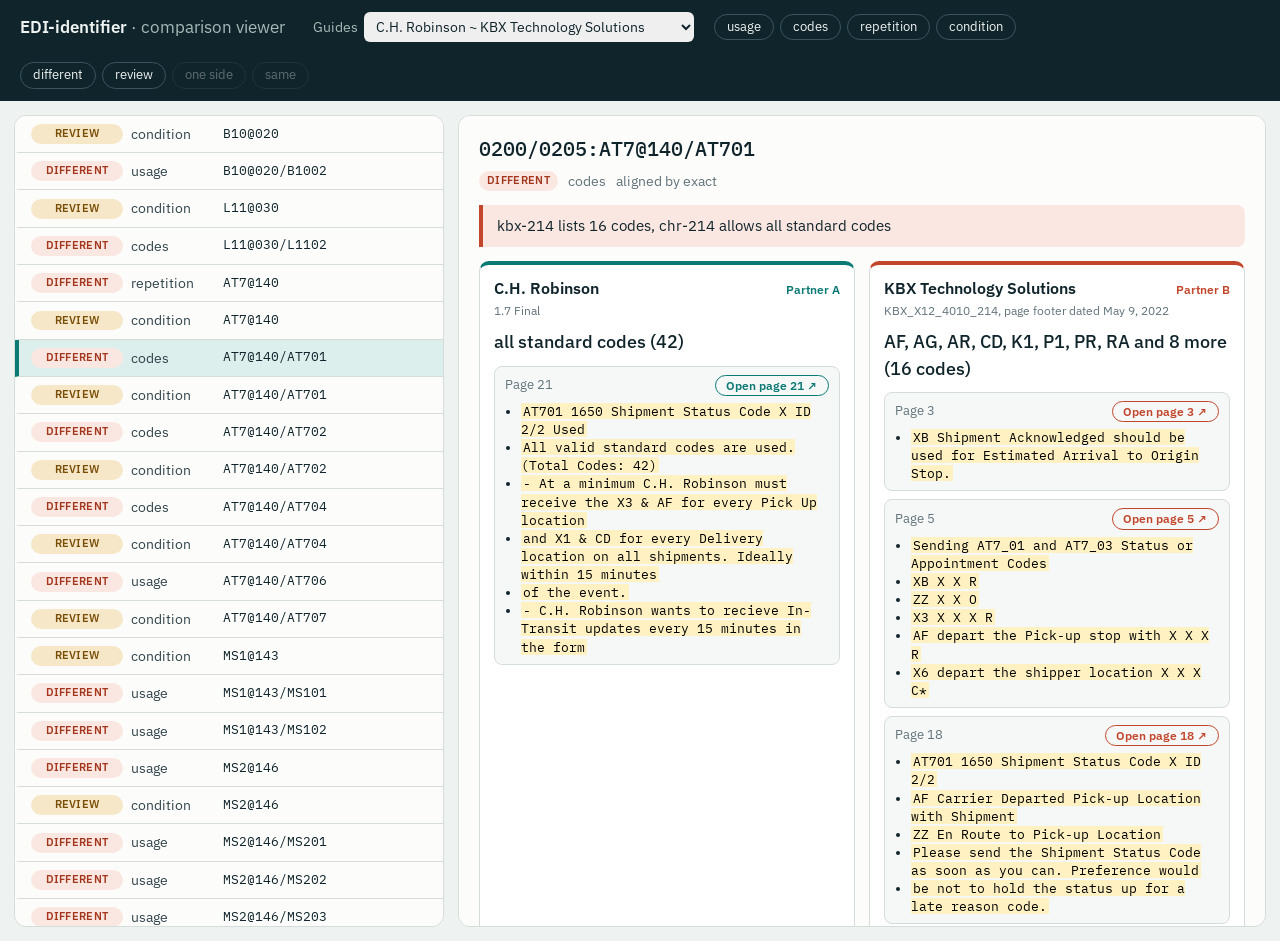
==== commit 3668d03c: "feat(prototype): restyle the viewer with partner colours and page buttons (DIP-14)" ====
--- a/prototype/viewer.html
+++ b/prototype/viewer.html
@@ -4,44 +4,56 @@
 <meta charset="utf-8">
 <meta name="viewport" content="width=device-width, initial-scale=1">
 <title>EDI-identifier viewer</title>
+<link rel="stylesheet" href="https://fonts.googleapis.com/css2?family=IBM+Plex+Sans:wght@400;500;600&family=IBM+Plex+Mono:wght@400;500&display=swap">
 <style>
-:root { --bg:#f6f7f9; --panel:#fff; --line:#dde1e6; --text:#1d2329; --muted:#66707a; --diff:#c0392b; --review:#b9770e; --one:#5d6d7e; --same:#1e8449; --accent:#1f5fae; }
+:root { --ink:#10242b; --bg:#eef2f0; --panel:#fcfdfb; --line:#d5ddd9; --text:#33454c; --muted:#62737a; --a:#0b7a75; --a-soft:#dcefec; --b:#c2462b; --b-soft:#fbe7e1; --amber:#7a4e06; --amber-soft:#f6e7c9; --grey-soft:#e3e7e5; --mono:"IBM Plex Mono", ui-monospace, Menlo, monospace; }
 * { box-sizing: border-box; }
-body { margin:0; font:14px/1.45 system-ui, -apple-system, "Segoe UI", Roboto, sans-serif; color:var(--text); background:var(--bg); }
-header { display:flex; gap:16px; align-items:center; padding:10px 16px; background:var(--panel); border-bottom:1px solid var(--line); flex-wrap:wrap; }
-header h1 { font-size:16px; margin:0 12px 0 0; }
-select { font:inherit; padding:4px 6px; }
+body { margin:0; font:15px/1.45 "IBM Plex Sans", system-ui, -apple-system, "Segoe UI", sans-serif; color:var(--text); background:var(--bg); }
+header { display:flex; gap:20px; align-items:center; padding:12px 20px; background:var(--ink); color:#eef3f1; flex-wrap:wrap; }
+header h1 { font-size:17px; font-weight:600; margin:0 8px 0 0; }
+header h1 span { color:#a7bab8; font-weight:400; }
+header label { color:#a7bab8; font-size:14px; }
+select { font:inherit; color:var(--ink); padding:5px 8px; border-radius:6px; border:0; margin-left:6px; }
 .chips { display:flex; gap:6px; flex-wrap:wrap; }
-.chip { border:1px solid var(--line); border-radius:12px; padding:2px 10px; cursor:pointer; user-select:none; background:#fff; }
-.chip.off { opacity:.4; }
-.layout { display:grid; grid-template-columns: 400px 1fr; gap:12px; padding:12px; height:calc(100vh - 58px); }
-.panel { background:var(--panel); border:1px solid var(--line); border-radius:8px; overflow:auto; }
-.list .row { display:grid; grid-template-columns: 80px 78px 1fr; gap:6px; padding:7px 10px; border-bottom:1px solid var(--line); cursor:pointer; font-size:13px; }
-.list .row:hover { background:#f0f4fa; }
-.list .row.sel { background:#e3edf9; }
-.badge { font-size:11px; font-weight:600; text-transform:uppercase; letter-spacing:.02em; }
-.v-different { color:var(--diff); } .v-review { color:var(--review); } .v-one_side { color:var(--one); } .v-same { color:var(--same); }
-.key { font-family: ui-monospace, Menlo, monospace; font-size:12px; overflow:hidden; text-overflow:ellipsis; white-space:nowrap; }
-.detail { padding:14px 16px; }
-.detail h2 { font-size:15px; margin:0 0 4px; font-family: ui-monospace, Menlo, monospace; }
-.detail .sub { color:var(--muted); margin-bottom:12px; }
-.sides { display:grid; grid-template-columns:1fr 1fr; gap:12px; }
-.side { border:1px solid var(--line); border-radius:8px; padding:10px 12px; }
-.side h3 { margin:0 0 6px; font-size:13px; color:var(--muted); font-weight:600; }
-.value { font-size:14px; margin-bottom:10px; }
-.src { background:#fafbfc; border:1px solid var(--line); border-radius:6px; padding:8px 10px; margin-top:8px; }
-.src .pg { font-size:12px; color:var(--muted); display:flex; justify-content:space-between; }
-.src mark { background:#fff3c4; padding:0 2px; }
-.src ul { margin:6px 0 0; padding-left:16px; font-family: ui-monospace, Menlo, monospace; font-size:12px; }
-.why { margin:12px 0 0; padding:8px 10px; border-left:3px solid var(--accent); background:#f2f6fb; }
-a { color:var(--accent); }
-.only { padding:8px 10px; font-size:13px; color:var(--muted); }
+.chip { border:1px solid #3a5560; color:#eef3f1; border-radius:999px; padding:3px 12px; cursor:pointer; user-select:none; font-size:13px; }
+.chip.off { opacity:.35; }
+.layout { display:grid; grid-template-columns: 430px 1fr; gap:14px; padding:14px; height:calc(100vh - 60px); }
+.panel { background:var(--panel); border:1px solid var(--line); border-radius:12px; overflow:auto; }
+.list .row { display:grid; grid-template-columns: 92px 84px 1fr; gap:8px; align-items:center; padding:8px 12px; border-bottom:1px solid var(--line); border-left:4px solid transparent; cursor:pointer; font-size:14px; }
+.list .row:hover { background:#f1f5f3; }
+.list .row.sel { background:var(--a-soft); border-left-color:var(--a); }
+.pill { display:inline-block; font-size:11px; font-weight:600; text-transform:uppercase; letter-spacing:.03em; padding:2px 8px; border-radius:999px; text-align:center; }
+.v-different { background:var(--b-soft); color:#a3361d; }
+.v-review { background:var(--amber-soft); color:var(--amber); }
+.v-one_side { background:var(--grey-soft); color:#4a5a60; }
+.v-same { background:var(--a-soft); color:#0b5c58; }
+.key { font-family:var(--mono); font-size:13px; color:var(--ink); overflow:hidden; text-overflow:ellipsis; white-space:nowrap; }
+.detail { padding:18px 20px; }
+.detail h2 { font-family:var(--mono); font-size:20px; font-weight:500; color:var(--ink); margin:0 0 8px; }
+.meta { display:flex; gap:10px; align-items:center; color:var(--muted); font-size:14px; }
+.why { margin:14px 0 0; padding:10px 14px; border-left:4px solid var(--b); background:var(--b-soft); color:var(--ink); border-radius:0 8px 8px 0; font-size:15px; }
+.sides { display:grid; grid-template-columns:1fr 1fr; gap:14px; margin-top:14px; }
+.side { border:1px solid var(--line); border-top:4px solid var(--a); border-radius:10px; padding:12px 14px; background:#fff; }
+.side.b { border-top-color:var(--b); }
+.side .who { display:flex; justify-content:space-between; align-items:baseline; gap:8px; }
+.side h3 { margin:0; font-size:16px; color:var(--ink); font-weight:600; }
+.tag { font-size:12px; font-weight:600; color:var(--a); }
+.side.b .tag { color:var(--b); }
+.rev { font-size:12px; color:var(--muted); margin:2px 0 10px; }
+.value { font-size:18px; font-weight:500; color:var(--ink); margin-bottom:10px; }
+.src { background:#f6f8f7; border:1px solid var(--line); border-radius:8px; padding:8px 10px; margin-top:8px; }
+.src .pg { font-size:13px; color:var(--muted); display:flex; justify-content:space-between; align-items:center; }
+.src a { font-size:12px; font-weight:600; color:var(--a); text-decoration:none; border:1px solid var(--a); border-radius:999px; padding:1px 10px; }
+.side.b .src a { color:var(--b); border-color:var(--b); }
+.src ul { margin:6px 0 0; padding-left:16px; font-family:var(--mono); font-size:12.5px; color:var(--ink); }
+.src mark { background:#fff1c2; padding:0 2px; }
+.only { padding:10px 12px; font-size:13px; color:var(--muted); }
 </style>
 </head>
 <body>
 <header>
-  <h1>EDI-identifier · comparison viewer <span style="color:var(--muted);font-weight:400">prototype</span></h1>
-  <label>Guides <select id="pair"></select></label>
+  <h1>EDI-identifier <span>· comparison viewer</span></h1>
+  <label>Guides<select id="pair"></select></label>
   <div class="chips" id="cats"></div>
   <div class="chips" id="verdicts"></div>
 </header>
@@ -69,7 +81,7 @@
   el(id).innerHTML = "";
   for (const v of values) {
     const c = document.createElement("span");
-    c.className = "chip" + (set.has(v) ? "" : " off") + (id === "verdicts" ? " v-" + v : "");
+    c.className = "chip" + (set.has(v) ? "" : " off");
     c.textContent = label(v);
     c.onclick = () => { set.has(v) ? set.delete(v) : set.add(v); state.sel = null; render(); };
     el(id).append(c);
@@ -81,9 +93,14 @@
   const ev = (g.evidence[key] || []).filter(e => pages.includes(e.page));
   return pages.map(p => {
     const items = ev.filter(e => e.page === p).flatMap(e => e.excerpt.split(" / ")).slice(0, 6);
-    return `<div class="src"><div class="pg"><span>${esc(g.partner)} · page ${p}</span><a href="${esc(g.url)}#page=${p}" target="_blank">open page ${p}</a></div>
+    return `<div class="src"><div class="pg"><span>Page ${p}</span><a href="${esc(g.url)}#page=${p}" target="_blank">Open page ${p} ↗</a></div>
       <ul>${items.map(x => `<li><mark>${esc(x)}</mark></li>`).join("")}</ul></div>`;
   }).join("");
+}
+
+function side(cls, tag, g, value, guideId, key, pages) {
+  return `<div class="side ${cls}"><div class="who"><h3>${esc(g.partner)}</h3><span class="tag">${tag}</span></div>
+    <div class="rev">${esc(g.revision)}</div><div class="value">${esc(value)}</div>${source(guideId, key, pages)}</div>`;
 }
 
 function render() {
@@ -96,7 +113,7 @@
   for (const f of rows) {
     const d = document.createElement("div");
     d.className = "row" + (f === state.sel ? " sel" : "");
-    d.innerHTML = `<span class="badge v-${f.verdict}">${label(f.verdict)}</span><span>${f.category}</span><span class="key" title="${esc(f.left_key)}">${esc(f.left_key.split(":").pop())}</span>`;
+    d.innerHTML = `<span class="pill v-${f.verdict}">${label(f.verdict)}</span><span>${f.category}</span><span class="key" title="${esc(f.left_key)}">${esc(f.left_key.split(":").pop())}</span>`;
     d.onclick = () => { state.sel = f; render(); };
     el("list").append(d);
   }
@@ -107,11 +124,11 @@
   const L = DATA.guides[r.left], R = DATA.guides[r.right];
   el("detail").innerHTML = `
     <h2>${esc(f.left_key)}${f.right_key !== f.left_key ? " = " + esc(f.right_key) : ""}</h2>
-    <div class="sub"><span class="badge v-${f.verdict}">${label(f.verdict)}</span> · ${f.category} · aligned by ${f.alignment}</div>
+    <div class="meta"><span class="pill v-${f.verdict}">${label(f.verdict)}</span><span>${f.category}</span><span>aligned by ${f.alignment}</span></div>
     ${f.detail ? `<div class="why">${esc(f.detail)}</div>` : ""}
-    <div class="sides" style="margin-top:12px">
-      <div class="side"><h3>${esc(L.partner)} · ${esc(L.revision)}</h3><div class="value">${esc(f.left)}</div>${source(r.left, f.left_key, f.left_pages)}</div>
-      <div class="side"><h3>${esc(R.partner)} · ${esc(R.revision)}</h3><div class="value">${esc(f.right)}</div>${source(r.right, f.right_key, f.right_pages)}</div>
+    <div class="sides">
+      ${side("a", "Partner A", L, f.left, r.left, f.left_key, f.left_pages)}
+      ${side("b", "Partner B", R, f.right, r.right, f.right_key, f.right_pages)}
     </div>`;
 }
 
